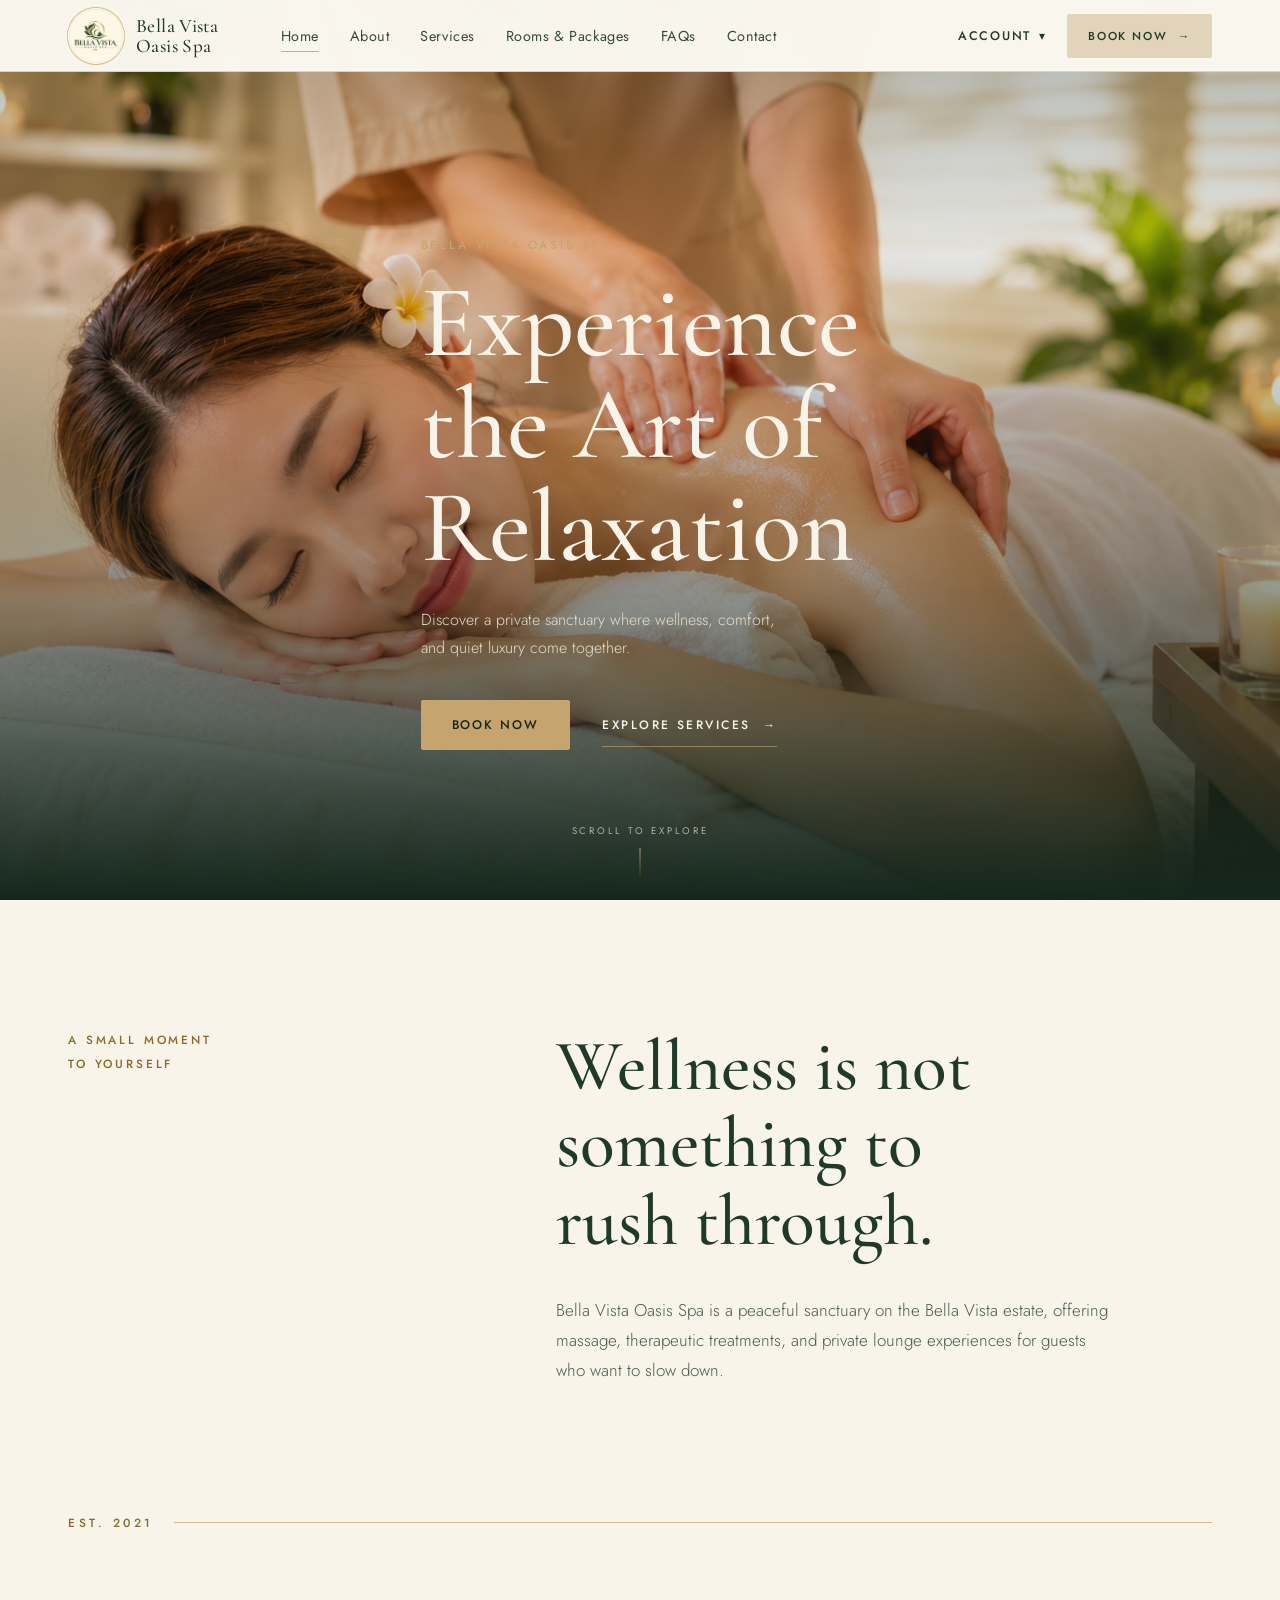
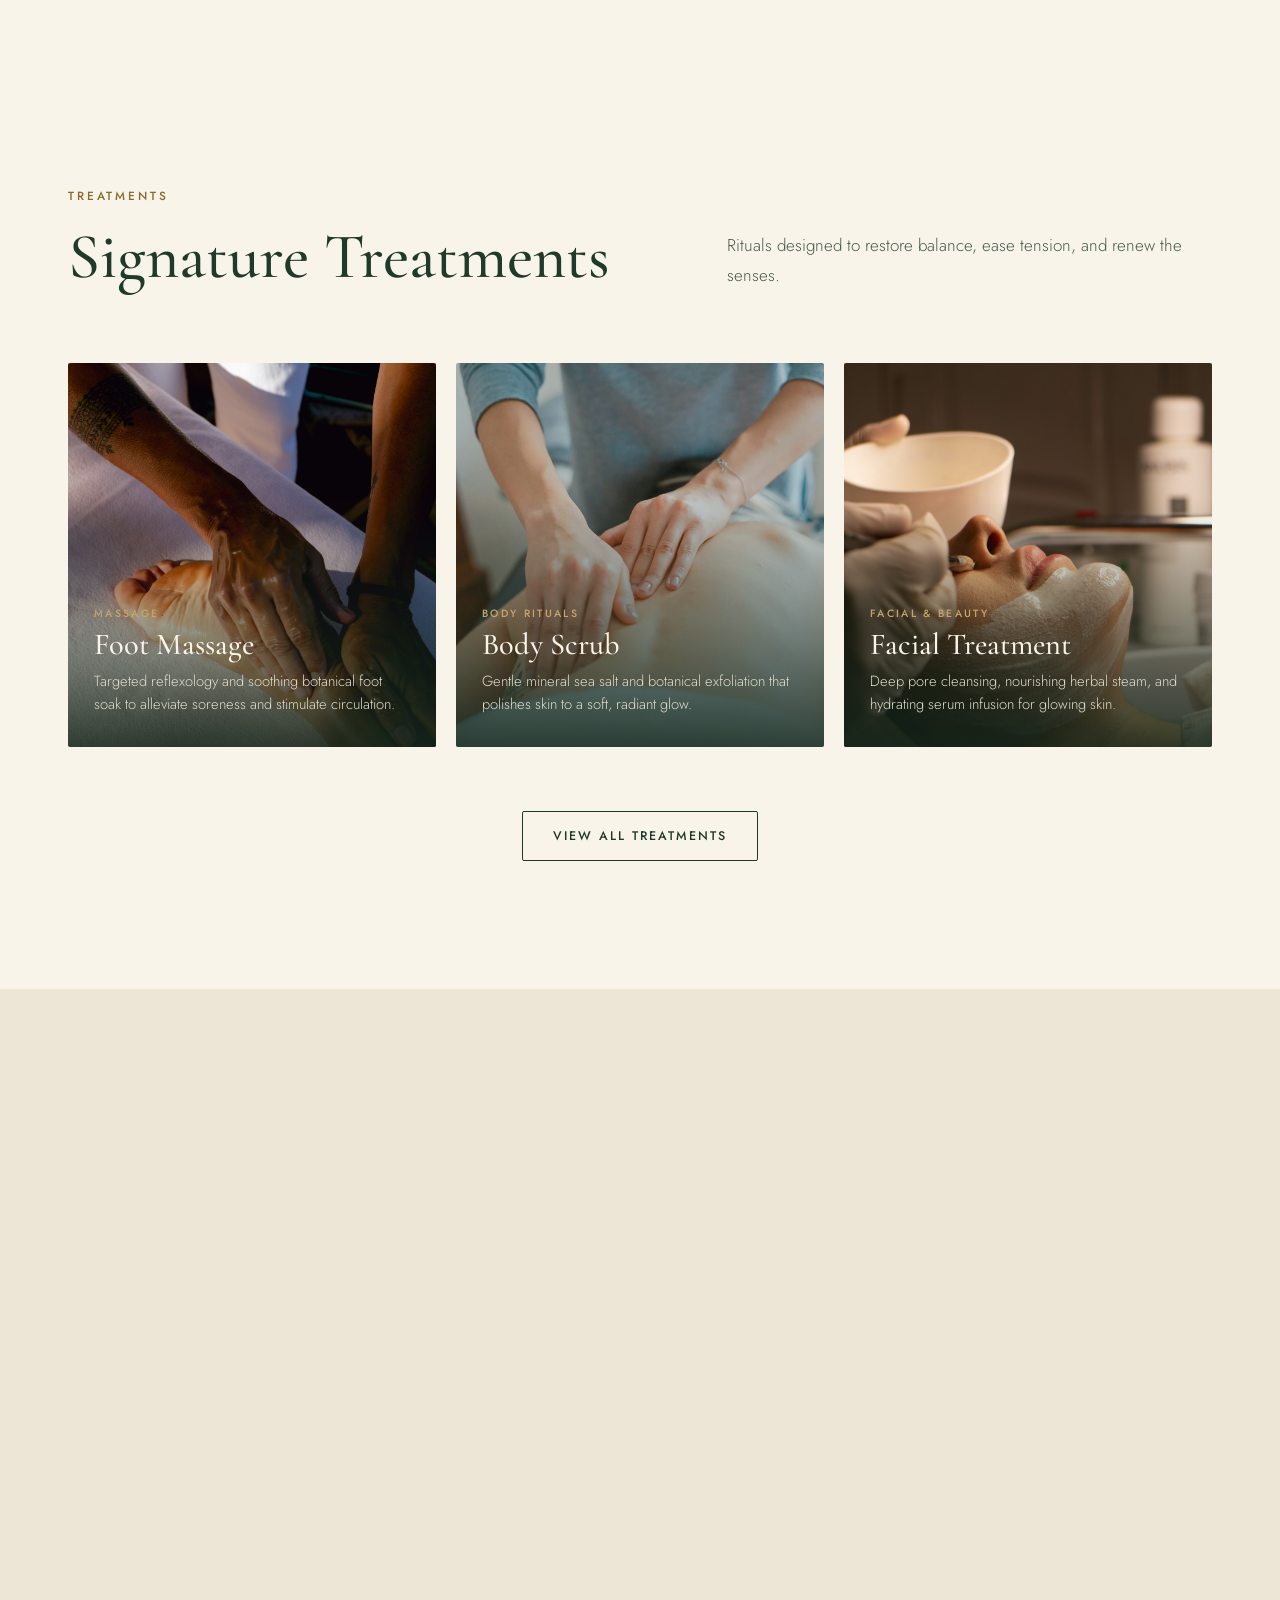
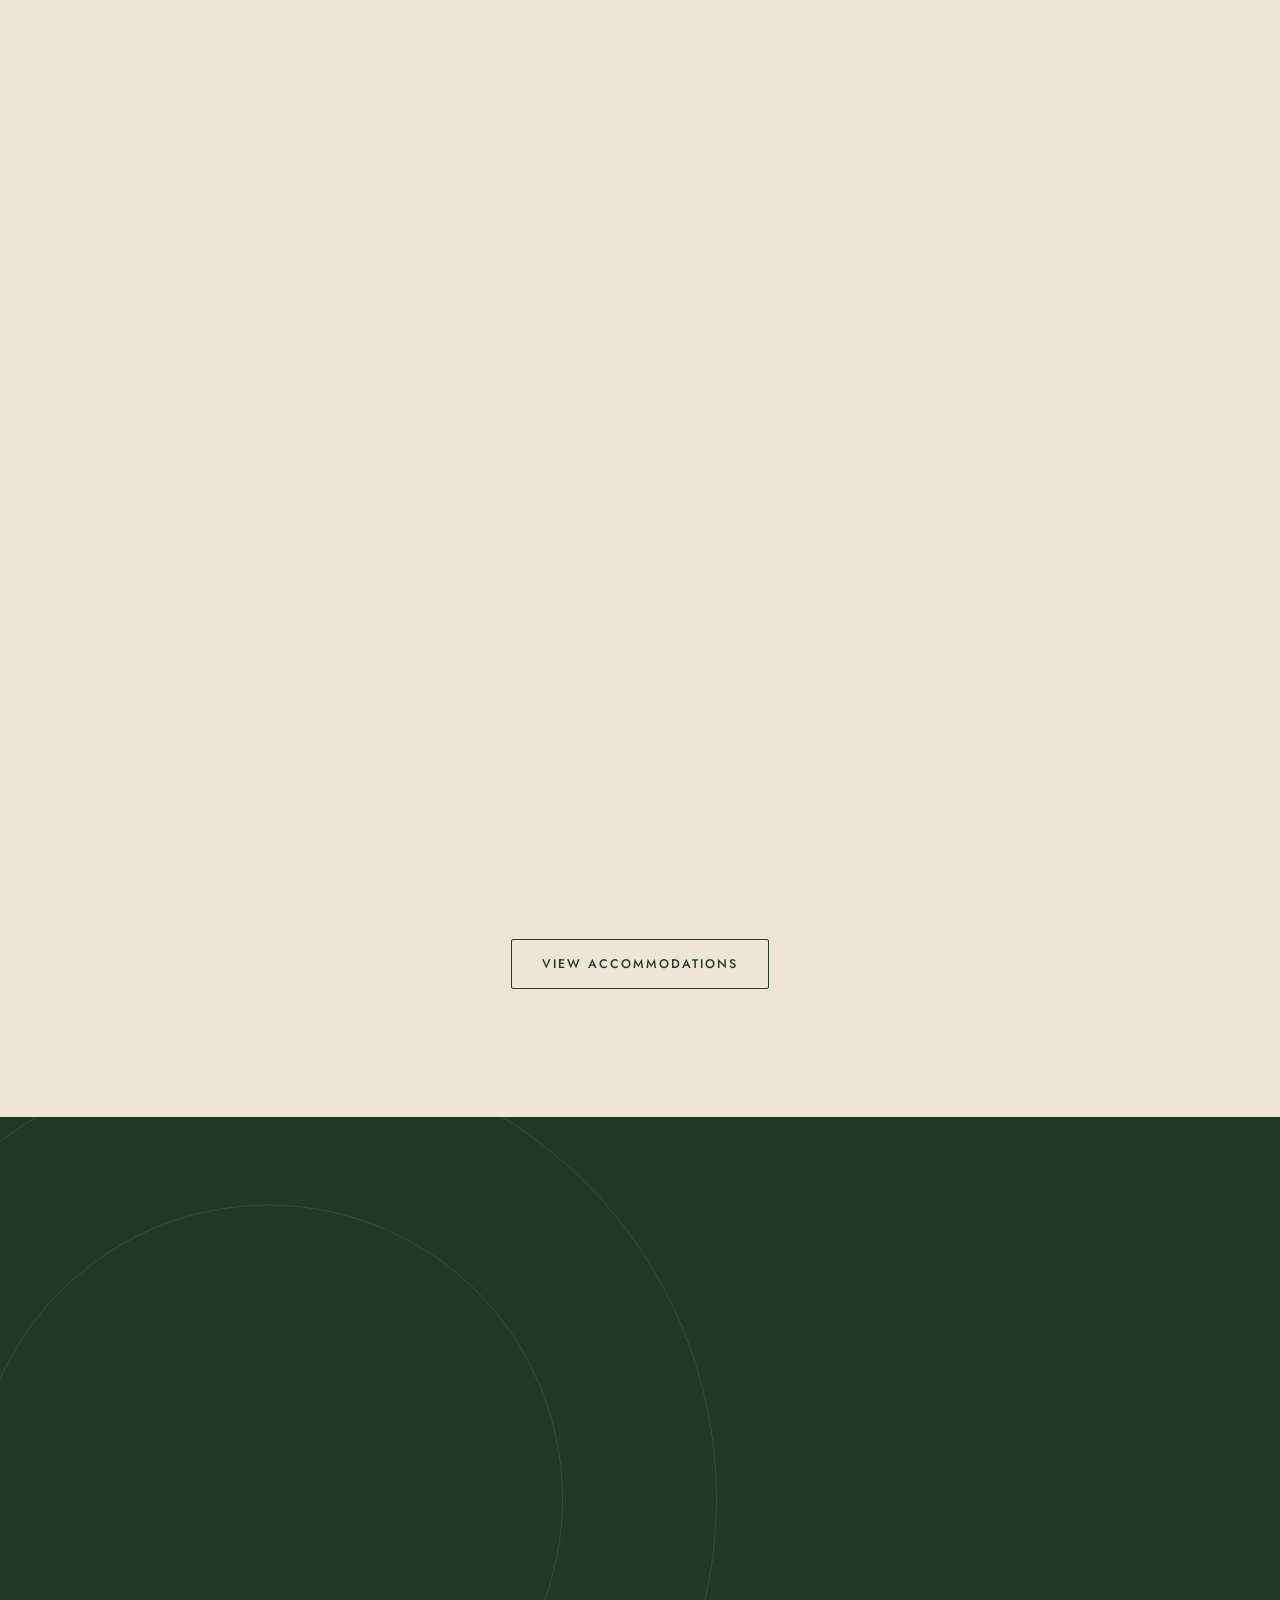
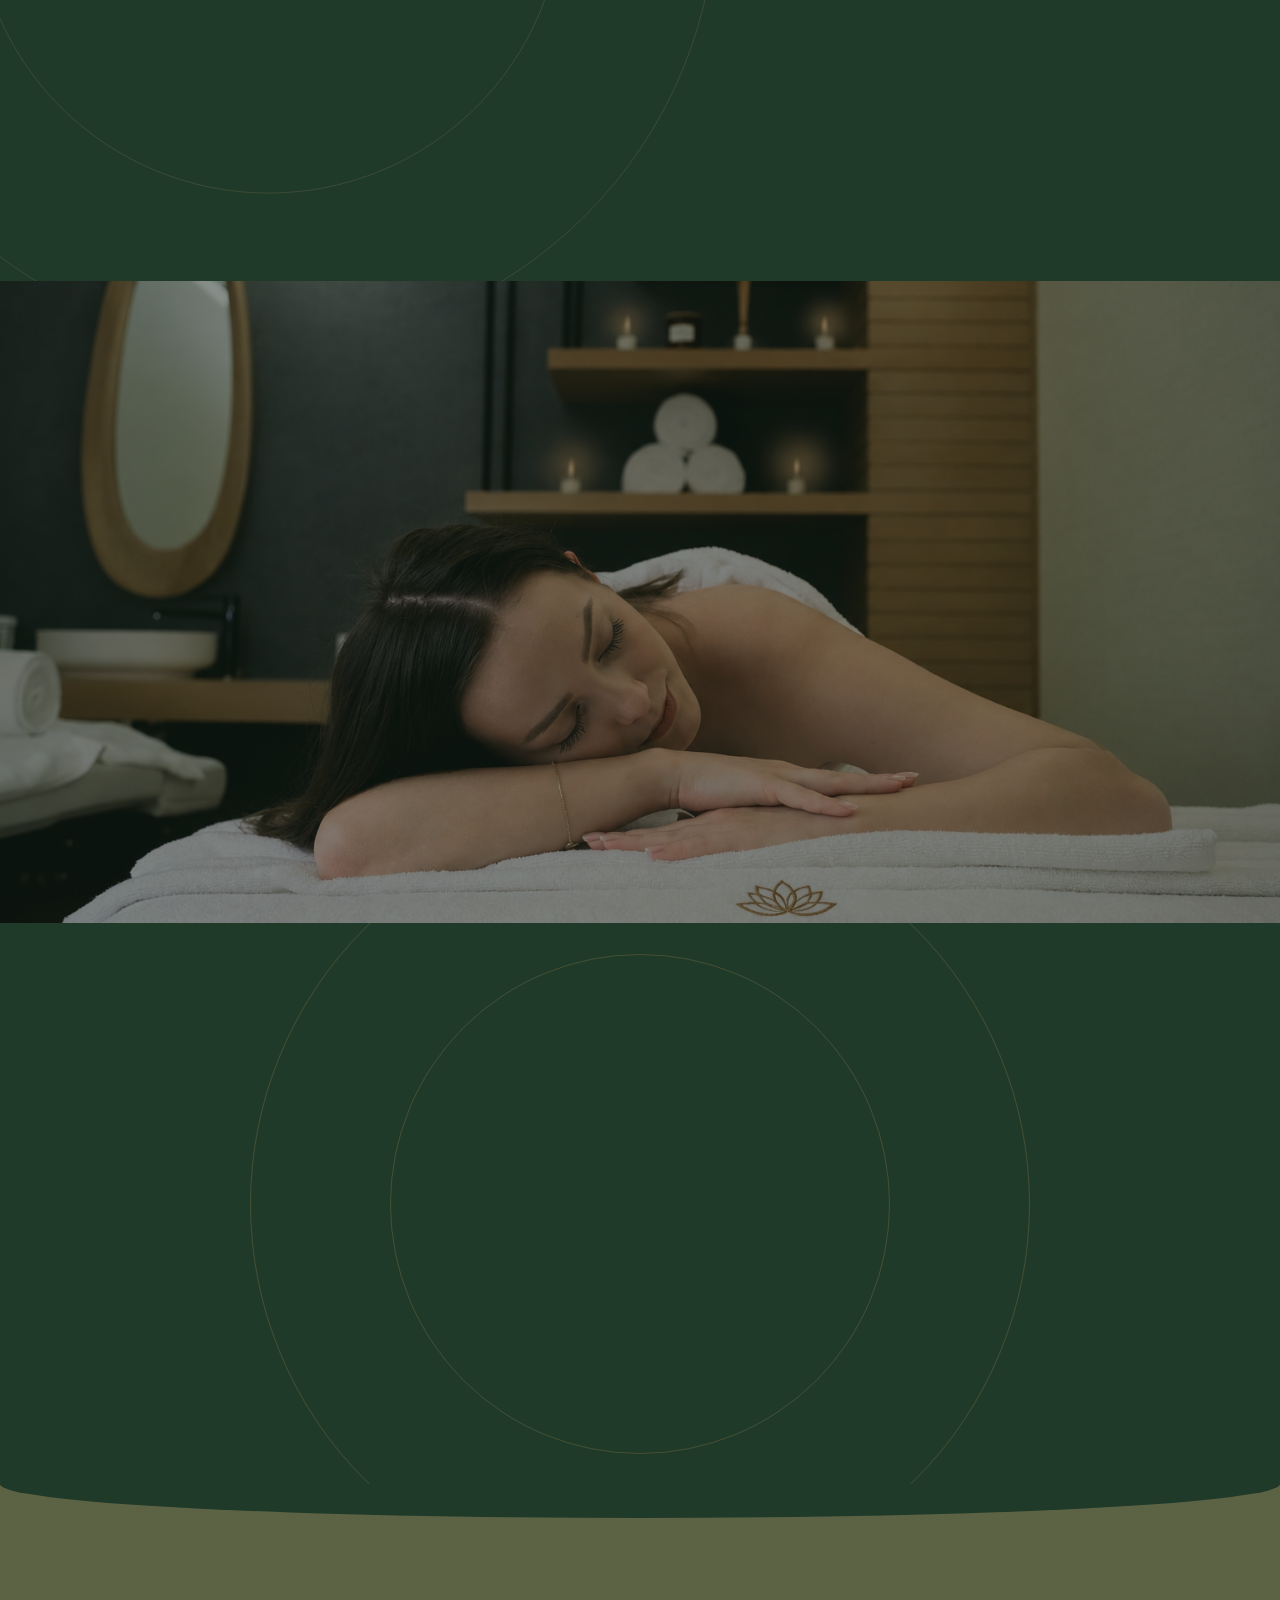
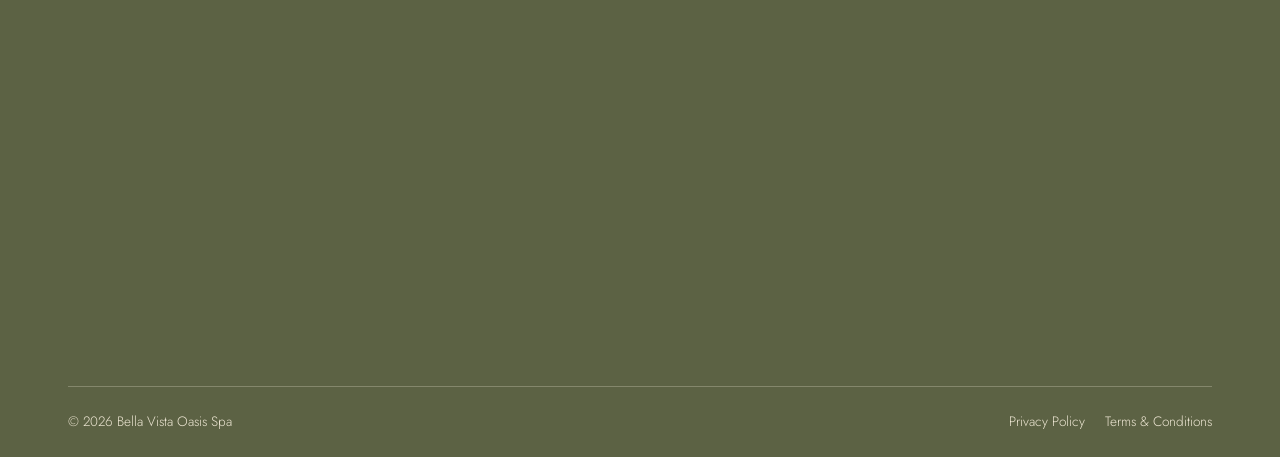
==== index.html @ c2d2785f "Initial Bella Vista Oasis Spa project Co-authored-by: Copilot <223556219+Copilot@users.noreply.githu" ====
﻿<!doctype html>
<html lang="en">
  <head>
    <meta charset="utf-8" />
    <meta name="viewport" content="width=device-width, initial-scale=1, viewport-fit=cover" />
    <title>Bella Vista Oasis Spa | Home</title>
    <meta
      name="description"
      content="Bella Vista Oasis Spa is a peaceful sanctuary on the Bella Vista estate, offering massage, therapeutic treatments, and private lounge experiences."
    />
    <link rel="canonical" href="index.html" />
    <meta property="og:title" content="Bella Vista Oasis Spa | Home" />
    <meta
      property="og:description"
      content="Bella Vista Oasis Spa is a peaceful sanctuary on the Bella Vista estate, offering massage, therapeutic treatments, and private lounge experiences."
    />
    <meta property="og:type" content="website" />
    <link rel="icon" href="assets/logo/logo.png" type="image/png" />
    <script>
      document.documentElement.classList.add("js");
    </script>
    <link rel="preconnect" href="https://fonts.googleapis.com" />
    <link rel="preconnect" href="https://fonts.gstatic.com" crossorigin />
    <link
      href="https://fonts.googleapis.com/css2?family=Cormorant+Garamond:ital,wght@0,500;0,600;1,500&family=Jost:wght@300;400;500&display=swap"
      rel="stylesheet"
    />
    <link rel="stylesheet" href="css/style.css?v=20261113_refundtiming" />
  </head>
  <body data-page="home">
    <main id="main">
      <section class="hero" id="home">
        <div class="hbg"></div>
        <div class="wrap hc">
          <span class="eb">Bella Vista Oasis Spa</span>
          <h1>
            <span>Experience</span>
            <span>the Art of</span>
            <span>Relaxation</span>
          </h1>
          <p class="sub">Discover a private sanctuary where wellness, comfort, and quiet luxury come together.</p>
          <div class="hb">
            <a class="btn" href="contact.html#booking">Book now</a>
            <a class="tl" href="services.html">
              Explore services
              <span aria-hidden="true">&rarr;</span>
            </a>
          </div>
        </div>
        <a class="scr" href="#arrival" aria-label="Scroll to explore">
          <span>Scroll to explore</span>
          <i></i>
        </a>
      </section>
      <section id="arrival">
        <div class="wrap">
          <div class="ar2 reveal">
            <span class="eb">
              A small moment
              <br />
              to yourself
            </span>
            <div>
              <h2>Wellness is not something to rush through.</h2>
              <p class="lead">
                Bella Vista Oasis Spa is a peaceful sanctuary on the Bella Vista estate, offering massage, therapeutic
                treatments, and private lounge experiences for guests who want to slow down.
              </p>
            </div>
          </div>
          <div class="est reveal">Est. 2021</div>
        </div>
      </section>
      <section id="services">
        <div class="wrap">
          <div class="sh reveal">
            <div>
              <span class="eb">Treatments</span>
              <h2>Signature Treatments</h2>
            </div>
            <p class="lead">Rituals designed to restore balance, ease tension, and renew the senses.</p>
          </div>
          <div class="sg n3" data-svc="home"></div>
          <div class="more"><a class="btn line" href="services.html">View all treatments</a></div>
        </div>
      </section>
      <section id="accommodations" class="cr">
        <div class="wrap">
          <div class="sh reveal">
            <div>
              <span class="eb">Suites</span>
              <h2>Stay in Stillness</h2>
            </div>
            <p class="lead">Private spaces designed for uninterrupted rest.</p>
          </div>
          <div data-rooms></div>
          <div class="more"><a class="btn line" href="accommodations.html">View accommodations</a></div>
        </div>
      </section>
      <section id="wellness">
        <div class="wrap wl">
          <div class="orb">
            <div class="ph" data-wellness-photo role="img" aria-label="Wellness at Bella Vista Oasis Spa"></div>
          </div>
          <div class="reveal reveal-right">
            <span class="eb">Wellness</span>
            <h2>The Bella Vista Approach</h2>
            <p>Enjoy a peaceful wellness experience in a comfortable and relaxing environment.</p>
            <a class="btn ghost" href="services.html#journey">Explore wellness</a>
          </div>
        </div>
      </section>
      <section id="gallery" data-gallery hidden>
        <div class="wrap">
          <div class="sh reveal">
            <div>
              <span class="eb">Gallery</span>
              <h2>A glimpse of Bella Vista</h2>
            </div>
            <p class="lead">Moments from the spa and the estate.</p>
          </div>
          <div class="gal"></div>
        </div>
      </section>
      <section id="reviews" hidden>
        <div class="wrap">
          <div class="sh reveal">
            <div>
              <span class="eb">Guest reviews</span>
              <h2>Kind words from our guests</h2>
            </div>
            <p class="lead" id="rvs"></p>
          </div>
          <div class="rvg" id="rvg"></div>
        </div>
      </section>
      <section class="amb" id="ambiance" aria-labelledby="ambt">
        <div class="ambg" role="presentation"></div>
        <div class="wrap reveal">
          <span class="eb" style="color: var(--gold)">A quiet escape</span>
          <h2 id="ambt">
            Slow down.
            <br />
            Breathe deeper.
            <br />
            Feel restored.
          </h2>
          <a class="btn ghost" href="services.html">Discover treatments</a>
        </div>
      </section>
      <section class="cta dk" id="reserve">
        <div class="wrap reveal">
          <h2>
            Make Space
            <br />
            for Yourself.
          </h2>
          <p>Your next moment of calm begins at Bella Vista Oasis Spa.</p>
          <div class="hb">
            <a class="btn" href="contact.html#booking">Book an appointment</a>
            <a class="btn ghost" href="contact.html">Contact us</a>
          </div>
        </div>
      </section>
    </main>
    <script src="js/data.js?v=20261113_refundtiming"></script>
    <script src="js/notify.js?v=20261113_refundtiming"></script>
    <script src="js/auth.js?v=20261113_refundtiming"></script>
    <script src="js/booking.js?v=20261113_refundtiming"></script>
    <script src="js/main.js?v=20261113_refundtiming"></script>
    <script src="js/reviews.js"></script>
  </body>
</html>
---- css/style.css ----
/* Bella Vista Oasis Spa - shared design system (extracted from v4, unchanged) */
:root{--forest:#203A2A;--deep:#14271C;--sage:#71806D;--gold:#C5A46D;--gd:#8A6A28;--iv:#F8F4EA;--cr:#EDE5D6;--ink:#20251F;--mut:#4a5a4d;--ease:cubic-bezier(.22,1,.36,1);--hh:72px}
*,*::before,*::after{box-sizing:border-box}
html{scroll-behavior:smooth;scroll-padding-top:72px}
body{margin:0;font:300 1.0625rem/1.75 Jost,system-ui,sans-serif;color:var(--ink);background:var(--iv);overflow-x:hidden}
body.lock{overflow:hidden}
h1,h2,h3{font-family:"Cormorant Garamond",Georgia,serif;font-weight:500;color:var(--forest);line-height:1.08;margin:0}
h2{font-size:clamp(2.4rem,5vw,4rem)}h3{font-size:1.7rem}p{margin:0}a{color:inherit}img{max-width:100%}
:focus-visible{outline:2px solid var(--gold);outline-offset:3px}
.skip{position:absolute;left:12px;top:-70px;background:var(--forest);color:var(--iv);padding:10px 16px;z-index:200;border-radius:2px;transition:top .2s}.skip:focus{top:12px}
.wrap{max-width:1240px;margin:0 auto;padding:0 clamp(20px,4vw,48px);position:relative}
section{padding:clamp(72px,10vw,140px) 0;position:relative}
.cr{background:var(--cr)}
.eb{display:block;font:500 .74rem Jost,sans-serif;letter-spacing:.24em;text-transform:uppercase;color:var(--gd);margin-bottom:18px}
.dk .eb{color:var(--gold)}
.lead{color:var(--mut);max-width:56ch}
.sh{display:grid;grid-template-columns:1.2fr 1fr;gap:clamp(24px,6vw,96px);align-items:end;margin-bottom:clamp(40px,6vw,72px)}
/* buttons */
.btn{display:inline-flex;align-items:center;justify-content:center;background:var(--gold);color:var(--deep);font:500 .78rem Jost,sans-serif;letter-spacing:.16em;text-transform:uppercase;padding:15px 30px;border:1px solid var(--gold);border-radius:2px;text-decoration:none;cursor:pointer;min-height:48px;transition:transform .35s var(--ease),translate .4s var(--ease),background .3s,color .3s,border-color .3s,box-shadow .3s}
.btn:hover{transform:translateY(-2px);box-shadow:0 10px 24px rgba(20,39,28,.18);background:#d4b374;border-color:#d4b374}.btn:active{transform:scale(.98)}
.btn.line{background:transparent;color:var(--forest);border-color:var(--forest)}.btn.line:hover{background:var(--forest);color:var(--iv);border-color:var(--forest)}
.btn.ghost{background:transparent;color:var(--iv);border-color:rgba(250,247,239,.55)}.btn.ghost:hover{background:rgba(250,247,239,.12);border-color:var(--iv)}
.btn.sm{padding:10px 20px;min-height:44px;font-size:.72rem}.btn[disabled]{opacity:.6;cursor:progress}
.ar{display:inline-flex;align-items:center;gap:14px;font:500 .78rem Jost,sans-serif;letter-spacing:.18em;text-transform:uppercase;color:var(--forest);text-decoration:none;background:none;border:0;padding:6px 0;cursor:pointer;min-height:44px}
.ar::after{content:"";width:32px;height:1px;background:var(--gold);transition:width .4s var(--ease)}.ar:hover::after{width:56px}
/* header */
header{position:fixed;inset:0 0 auto;z-index:50;color:var(--forest);transition:box-shadow .4s}
header::before{content:"";position:absolute;inset:0;z-index:-1;background:rgba(250,247,239,.99);-webkit-backdrop-filter:blur(0);backdrop-filter:blur(0);border-bottom:1px solid rgba(197,164,109,.45);transition:background .45s var(--ease),backdrop-filter .45s,opacity .4s}
header.sc{box-shadow:0 6px 24px rgba(20,39,28,.07)}header.sc::before{background:rgba(250,247,239,.86);-webkit-backdrop-filter:blur(16px) saturate(1.2);backdrop-filter:blur(16px) saturate(1.2)}
header.open{color:var(--iv);box-shadow:none}header.open::before{opacity:0}
.nav{display:flex;align-items:center;justify-content:space-between;height:var(--hh);gap:24px;transition:height .4s var(--ease)}
header.sc .nav{height:60px}
.logo{position:relative;z-index:2;display:block}
.logo img{height:56px;width:56px;display:block;border-radius:50%;box-shadow:0 0 0 1px rgba(198,161,91,.7);transition:height .4s var(--ease),width .4s var(--ease)}
header.sc .logo img{height:46px;width:46px}
nav ul{display:flex;gap:clamp(18px,2.4vw,34px);list-style:none;margin:0;padding:0}
nav a.l{opacity:.9;transition:opacity .3s;text-decoration:none;font-size:.9rem;font-weight:400;letter-spacing:.04em;position:relative;padding:8px 0;color:inherit}
nav a.l::after{content:"";position:absolute;left:0;right:0;bottom:2px;height:1px;background:var(--gold);transform:scaleX(0);transform-origin:left;transition:transform .3s var(--ease)}
nav a.l:hover::after,nav a.l.on::after{transform:scaleX(1)}
nav .mob{display:none}
.navcta{position:relative;z-index:2;display:flex;align-items:center;gap:16px}
.burger{display:none;position:relative;background:none;border:0;width:44px;height:44px;cursor:pointer;color:inherit}
.burger span{position:absolute;left:10px;right:10px;top:21px;height:2px;background:currentColor;transition:transform .4s var(--ease),opacity .2s}
.burger span:nth-child(1){transform:translateY(-7px)}.burger span:nth-child(3){transform:translateY(7px)}
.open .burger span:nth-child(1){transform:rotate(45deg)}.open .burger span:nth-child(2){opacity:0}.open .burger span:nth-child(3){transform:rotate(-45deg)}
@media(max-width:960px){
 .burger{display:block}.navcta .btn{display:none}
 nav{position:fixed;inset:0;z-index:1;background:radial-gradient(ellipse at 90% 100%,rgba(113,131,107,.35),transparent 60%),var(--deep);padding:calc(var(--hh) + 20px) clamp(20px,4vw,48px) 32px;display:flex;flex-direction:column;justify-content:space-between;overflow-y:auto;visibility:hidden;opacity:0;transform:translateY(-12px);transition:opacity .45s var(--ease),transform .45s var(--ease),visibility 0s .45s}
 nav.open{visibility:visible;opacity:1;transform:none;transition-delay:0s}
 nav ul{flex-direction:column;gap:0}
 nav a.l{display:block;font:500 clamp(1.9rem,8vw,2.6rem)/1.2 "Cormorant Garamond",Georgia,serif;padding:14px 0;border-bottom:1px solid rgba(198,161,91,.22)}
 nav a.l::after{display:none}nav a.l.on{color:var(--gold)}
 nav .mob{display:flex;margin-top:28px}
}
/* placeholders / photos */
.ph{position:relative;background:linear-gradient(160deg,#3d5a43,#1b3323) center/cover;overflow:hidden;aspect-ratio:4/5;color:rgba(250,247,239,.7)}
.ph:not(.has):nth-child(2n){background:linear-gradient(160deg,#6c7f66,#2d4a35)}
.ph:not(.has):nth-child(3n){background:linear-gradient(160deg,#5a5b3c,#26382a)}
.ph:not(.has)::before{content:"Add photo";position:absolute;left:14px;top:12px;font-size:.66rem;letter-spacing:.18em;text-transform:uppercase;opacity:.7}
.ph:not(.has)::after{content:"";position:absolute;inset:0;margin:auto;width:56px;height:56px;opacity:.75;background:url("data:image/svg+xml,%3Csvg xmlns='http://www.w3.org/2000/svg' viewBox='0 0 64 64' fill='none' stroke='%23C6A15B' stroke-width='1.4' stroke-linecap='round'%3E%3Cpath d='M32 58V14M32 44C14 40 10 24 18 12c10 5 14 17 14 32zM32 34c14-4 18-16 12-26-9 4-12 14-12 26z'/%3E%3C/svg%3E") center/contain no-repeat}
.btn.out{background:transparent;color:inherit;border-color:rgba(248,244,234,.5)}header.sc .btn.out{border-color:rgba(32,58,42,.4)}.btn.out:hover{background:rgba(197,164,109,.12);border-color:var(--gold);transform:none}
header.open .btn.out{border-color:rgba(248,244,234,.5)}
/* hero */
.hero{min-height:min(100svh,980px);display:flex;flex-direction:column;justify-content:flex-end;color:var(--iv);padding:0;overflow:hidden;background:var(--deep)}
.hbg{position:absolute;inset:-24px -10px 0;background:center/cover;animation:fade 1.2s var(--ease) .3s both,settle 7s var(--ease) .3s backwards}
.hero:not(.has) .hbg{background:radial-gradient(ellipse 60% 55% at 75% 25%,rgba(113,128,109,.55),transparent),linear-gradient(165deg,#2a4733,#14271C)}
.hero::before{content:"";position:absolute;inset:0;z-index:1;background:linear-gradient(180deg,rgba(20,39,28,.35),rgba(20,39,28,.1) 28%,rgba(20,39,28,.4) 62%,#14271C);animation:fade 1.8s .4s var(--ease) both}
.hc{position:relative;z-index:2;padding-top:calc(var(--hh) + 40px);padding-bottom:clamp(96px,12vw,150px)}
.hc .eb{color:var(--gold)}
.hero h1{color:var(--iv);font-size:clamp(2.7rem,8vw,7rem);line-height:1}.hero h1 span{display:block}
.hero .sub{max-width:40ch;margin:28px 0 38px;font-size:1rem;color:#e3dfcf}
.hb{display:flex;gap:20px 32px;flex-wrap:wrap;align-items:center}
.tl{display:inline-flex;gap:12px;align-items:center;min-height:44px;font:500 .76rem Jost;letter-spacing:.2em;text-transform:uppercase;text-decoration:none;color:var(--iv);border-bottom:1px solid rgba(197,164,109,.6);transition:border-color .3s,gap .3s}.tl:hover{border-color:var(--gold);gap:18px}
.scr{position:absolute;z-index:2;left:50%;bottom:20px;transform:translateX(-50%);display:flex;flex-direction:column;align-items:center;gap:10px;font:400 .6rem Jost;letter-spacing:.3em;text-transform:uppercase;color:rgba(248,244,234,.65);text-decoration:none}
.scr i{width:1px;height:32px;background:linear-gradient(var(--gold),transparent)}
.hc>*{animation:rise 1.1s var(--ease) .6s both}.hc>:nth-child(2){--y:25px;animation-delay:.75s}.hc>:nth-child(3){--y:15px;animation-delay:.9s}.hc>:nth-child(4){--y:10px;animation-delay:1.05s}.scr{animation:fade 1s 1.6s both}
@keyframes rise{from{opacity:0;transform:translateY(var(--y,16px))}}
@keyframes fade{from{opacity:0}to{opacity:1}}@keyframes settle{from{transform:scale(1.03)}}
/* arrival */
.ar2{display:grid;grid-template-columns:1fr 1.7fr;gap:clamp(32px,8vw,128px)}
.ar2 .eb{line-height:2}.ar2 h2{font-size:clamp(2.5rem,5.6vw,5rem);max-width:13ch;margin-bottom:36px}
.est{display:flex;align-items:center;gap:20px;margin-top:clamp(64px,10vw,140px);font:500 .74rem Jost;letter-spacing:.3em;text-transform:uppercase;color:var(--gd)}.est::after{content:"";flex:1;height:1px;background:rgba(197,164,109,.7)}
/* about */
#about{overflow:hidden;background:var(--iv)}
.ab{display:grid;grid-template-columns:1.25fr 1fr;gap:clamp(40px,7vw,110px);align-items:center}
.yr{position:absolute;right:0;top:-.25em;font:500 clamp(9rem,26vw,24rem)/1 "Cormorant Garamond",serif;color:rgba(32,58,42,.05);pointer-events:none;user-select:none}
.col{position:relative;aspect-ratio:1/1.05}
.col::before{content:"";position:absolute;left:-14px;top:-14px;width:68%;height:80%;border:1px solid rgba(197,164,109,.7)}
.col .ph{position:absolute;aspect-ratio:auto}
.col .ph:nth-child(1){left:0;top:0;width:68%;height:80%}
.col .ph:nth-child(2){right:0;bottom:0;width:50%;height:46%;border:8px solid var(--iv)}
.col .ph:nth-child(3){right:6%;top:8%;width:20%;height:24%}
.abt{position:relative;padding-left:clamp(24px,3vw,48px);border-left:1px solid rgba(197,164,109,.7)}
.abt .lead{margin:24px 0 36px;font:500 clamp(1.25rem,1.9vw,1.45rem)/1.6 "Cormorant Garamond",Georgia,serif;color:var(--forest)}
.abt h3{font-size:1.5rem;margin-bottom:10px}.abt p+p{color:var(--mut);font-size:1rem}
/* philosophy */
.tri{display:grid;grid-template-columns:repeat(3,1fr);margin-top:clamp(48px,7vw,88px)}
.tri>div{padding:30px clamp(20px,3vw,48px) 0 0;border-top:1px solid rgba(197,164,109,.7)}
.tri i{font:500 .74rem Jost;letter-spacing:.2em;color:var(--gd);font-style:normal}
.tri h3{font-size:clamp(1.8rem,2.8vw,2.3rem);letter-spacing:.14em;text-transform:uppercase;margin:10px 0 12px}.tri p{color:var(--mut);font-size:.98rem;max-width:30ch}
.phil h2{max-width:11ch}
/* treatments */
.sg{display:grid;grid-template-columns:repeat(12,1fr);grid-auto-rows:clamp(360px,36vw,480px);gap:20px}
.svc{position:relative;overflow:hidden;border-radius:2px;color:var(--iv);isolation:isolate;grid-column:span 4}
.svc:nth-child(1){grid-column:span 7}.svc:nth-child(2){grid-column:span 5}
.svc .ph{position:absolute;inset:0;aspect-ratio:auto;transition:transform .9s var(--ease)}.svc:hover .ph{transform:scale(1.05)}
.svc::before{content:"";position:absolute;inset:0;z-index:1;background:linear-gradient(180deg,rgba(20,39,28,0) 35%,rgba(20,39,28,.85));transition:background .5s}
.svc:hover::before{background:linear-gradient(180deg,rgba(20,39,28,.25),rgba(20,39,28,.92))}
.svc::after{content:"";position:absolute;left:26px;bottom:0;z-index:3;height:1px;width:0;background:var(--gold);transition:width .6s var(--ease)}.svc:hover::after{width:calc(100% - 52px)}
.tx{position:absolute;z-index:2;left:0;right:0;bottom:0;padding:26px 26px 30px;transition:transform .5s var(--ease)}.svc:hover .tx{transform:translateY(-6px)}
.cat{display:block;font:500 .66rem Jost;letter-spacing:.22em;text-transform:uppercase;color:var(--gold);margin-bottom:8px}
.svc h3{color:var(--iv);font-size:1.9rem}.svc:nth-child(1) h3{font-size:2.5rem}
.svc p{margin-top:8px;font-size:.92rem;line-height:1.6;color:#e0dccb;display:-webkit-box;-webkit-line-clamp:2;-webkit-box-orient:vertical;overflow:hidden;max-width:44ch}
.go{position:absolute;inset:0;z-index:4;width:100%;height:100%;background:none;border:0;cursor:pointer}.go:focus-visible{outline-offset:-4px}
.ai{position:absolute;right:20px;top:20px;width:44px;height:44px;border-radius:2px;border:1px solid rgba(248,244,234,.6);display:grid;place-items:center;color:var(--iv);opacity:0;transform:translate(-6px,6px);transition:opacity .4s,transform .4s var(--ease),background .3s,color .3s}
.ai svg{width:20px}.svc:hover .ai,.go:focus-visible .ai{opacity:1;transform:none;background:var(--gold);color:var(--deep);border-color:var(--gold)}
@media(hover:none){.ai{opacity:1;transform:none}}
/* featured + rooms */
.ft{display:grid;grid-template-columns:1.15fr 1fr;gap:clamp(32px,7vw,110px);align-items:center}
.ft .ph{aspect-ratio:4/5;max-height:680px;width:100%}.ft h2{font-size:clamp(2.4rem,4.6vw,4rem);margin-bottom:20px}
.rmi{position:relative}.zm{overflow:hidden;outline:1px solid rgba(197,164,109,.55);outline-offset:10px}.rmi .ph{transition:transform 1.2s var(--ease)}.rmi:hover .ph{transform:scale(1.04)}
.rmt p{color:var(--mut);margin-bottom:18px;max-width:40ch}.rmt h3{margin-bottom:14px}
.rf{display:grid;grid-template-columns:1.7fr 1fr;gap:clamp(32px,6vw,88px);align-items:end}.rf .ph{aspect-ratio:16/10}.rf h3{font-size:clamp(2.4rem,4.4vw,3.8rem)}
.rg{display:grid;grid-template-columns:1fr 1fr;gap:clamp(32px,6vw,88px);margin-top:clamp(64px,9vw,120px)}
.rs .ph{aspect-ratio:4/3}.rs .rmt{margin-top:32px}.rs h3{font-size:clamp(2rem,3.2vw,2.7rem)}
/* wellness */
#wellness{background:var(--forest);color:var(--iv);overflow:hidden}
#wellness::before,#wellness::after{content:"";position:absolute;top:50%;left:-14vw;aspect-ratio:1;border:1px solid rgba(197,164,109,.16);border-radius:50%;transform:translateY(-50%);pointer-events:none}
#wellness::before{width:min(70vw,900px)}#wellness::after{width:min(46vw,600px);left:-2vw}
.wl{display:grid;grid-template-columns:1fr 1.05fr;gap:clamp(40px,8vw,120px);align-items:center}
.orb{position:relative;isolation:isolate;max-width:520px;width:100%}
.orb .ph{aspect-ratio:1;border-radius:50% 50% 48% 52%/42% 42% 58% 58%;outline:0}
.orb::before{content:"";position:absolute;inset:-16px;border:1px solid rgba(197,164,109,.5);border-radius:50% 50% 48% 52%/42% 42% 58% 58%;transform:rotate(-6deg);z-index:-1}
#wellness .eb{color:var(--gold)}.wl h2{color:var(--iv);font-size:clamp(2.8rem,6vw,5.2rem);margin-bottom:24px}.wl p{color:#d6d3c3;max-width:40ch;margin-bottom:34px}
/* immersive */
.amb{min-height:70vh;display:grid;place-items:center;text-align:center;color:var(--iv);overflow:hidden;background:var(--deep)}
.ambg{position:absolute;inset:-30px 0;background:center/cover}
.amb:not(.has) .ambg{background:radial-gradient(ellipse 60% 70% at 50% 40%,rgba(113,128,109,.5),transparent),linear-gradient(160deg,#2a4733,#14271C)}
.amb::before{content:"";position:absolute;inset:0;z-index:1;background:rgba(20,39,28,.5)}.amb .wrap{z-index:2}
.amb h2{color:var(--iv);font-style:italic;margin:0 auto 36px;font-size:clamp(2.6rem,6.4vw,5.4rem)}
/* journey */
.jr{display:grid;grid-template-columns:repeat(4,1fr);position:relative;margin:clamp(48px,7vw,88px) 0 0;padding:0;list-style:none}
.jr::before{content:"";position:absolute;left:0;right:0;top:5px;height:1px;background:rgba(197,164,109,.7)}
.jr li{position:relative;padding-top:36px}.jr li::before{content:"";position:absolute;left:0;top:0;width:11px;height:11px;border-radius:50%;background:var(--iv);border:1px solid var(--gold)}
.jr i{display:block;font:500 .74rem Jost;letter-spacing:.2em;color:var(--gd);font-style:normal;margin-bottom:6px}
.jr b{font:500 clamp(1.7rem,2.6vw,2.3rem) "Cormorant Garamond",serif;letter-spacing:.12em;text-transform:uppercase;color:var(--forest)}
.qt{font:italic 500 clamp(1.4rem,2.2vw,1.8rem)/1.4 "Cormorant Garamond",serif;color:var(--forest);margin:0 0 30px;max-width:24ch}
/* contact */
.contact{display:grid;grid-template-columns:1fr 1.1fr;gap:clamp(32px,6vw,80px);align-items:start}
.bn{font-size:clamp(1.9rem,3vw,2.4rem);margin-bottom:24px}
.info{list-style:none;padding:0;margin:0 0 28px;display:grid;gap:18px}
.info li{display:flex;gap:14px}.info svg{flex:none;width:22px;height:22px;color:var(--gd);margin-top:3px}
.info b{display:block;color:var(--forest);font-weight:500}.info a{text-decoration-color:var(--gold);text-underline-offset:3px}
#map{margin-bottom:20px}iframe{display:block;width:100%;height:240px;border:1px solid rgba(198,161,91,.55);border-radius:4px;background:var(--cr)}
form{background:var(--cr);padding:clamp(24px,4vw,44px);border:1px solid rgba(198,161,91,.5);border-top:3px solid var(--gold);border-radius:2px}
form h3{font-size:clamp(2rem,3.4vw,2.6rem);margin-bottom:8px}.note{font-size:.9rem;color:var(--mut);margin-bottom:26px}
.f{margin-bottom:18px}.f label{display:block;font-size:.86rem;font-weight:400;margin-bottom:6px;color:var(--forest)}
.f input,.f select,.f textarea{width:100%;font:inherit;padding:15px 16px;border:1px solid #c9bfa4;background:var(--iv);border-radius:2px;color:var(--ink);transition:border-color .3s,box-shadow .3s}
.f input:focus,.f select:focus,.f textarea:focus{border-color:var(--gold);outline:0;box-shadow:0 0 0 3px rgba(198,161,91,.3)}
.f .err{display:none;color:#8a2f2f;font-size:.82rem;margin-top:5px}.f.bad input,.f.bad select,.f.bad textarea{border-color:#8a2f2f}.f.bad .err{display:block}
.row{display:grid;grid-template-columns:1fr 1fr;gap:16px}
form .btn{width:100%}
.status{margin-top:16px;padding:14px 16px;background:var(--iv);border-left:3px solid var(--gold);display:none;font-size:.95rem}.status.show{display:block}
/* final cta */
.cta{background:var(--forest);color:var(--iv);text-align:center;overflow:hidden}
.cta::before,.cta::after{content:"";position:absolute;left:50%;top:50%;aspect-ratio:1;transform:translate(-50%,-50%);border:1px solid rgba(198,161,91,.22);border-radius:50%}
.cta::before{width:min(130vw,780px)}.cta::after{width:min(90vw,500px)}
.cta .wrap{z-index:1}.cta h2{color:var(--gold);max-width:16ch;margin:0 auto;font-size:clamp(2.6rem,6vw,4.8rem)}
.cta p{max-width:46ch;margin:22px auto 36px;color:#dcd8c6;font-size:1.12rem}.cta .hb{justify-content:center}
/* footer */
footer{position:relative;background:#5C6244;color:#EDE6D3;padding:clamp(88px,10vw,128px) 0 0}footer::before{content:"";position:absolute;top:-1px;left:0;right:0;height:34px;background:var(--forest);border-radius:0 0 50% 50%/0 0 100% 100%}
.fg{display:grid;grid-template-columns:1.5fr 1fr 1fr 1.3fr;gap:clamp(28px,4vw,56px)}
footer h4{font:500 1.35rem "Cormorant Garamond",Georgia,serif;color:#EADFC4;margin:0 0 18px}
footer ul{list-style:none;margin:0;padding:0;display:grid;gap:10px}footer a{text-decoration:none;transition:color .3s}footer a:hover{color:#fff}
.badge{display:inline-block;margin-bottom:18px}.badge img{height:120px;width:120px;display:block;border-radius:50%}
.soc{display:flex;gap:12px;margin-top:20px}.soc a{width:44px;height:44px;border:1px solid rgba(237,230,211,.5);border-radius:2px;display:grid;place-items:center;color:#EDE6D3}
.soc a:hover{background:#EDE6D3;color:#5C6244}.soc svg{width:20px;height:20px}
.legal{margin-top:clamp(48px,6vw,72px);padding:24px 0;display:flex;justify-content:space-between;flex-wrap:wrap;gap:12px;font-size:.85rem;position:relative}
.legal::before{content:"";position:absolute;top:0;left:0;right:0;height:1px;background:rgba(237,230,211,.28)}
.legal span a{margin-left:20px}
/* modal + floating cta */
dialog{border:1px solid var(--gold);border-radius:4px;background:var(--iv);max-width:480px;width:calc(100% - 32px);padding:32px;color:var(--ink)}
dialog::backdrop{background:rgba(21,40,28,.65)}dialog h3{margin-bottom:10px}dialog p{margin:0 0 22px}
.fab{display:none}
/* reveal system: .reveal (+ -up/-left/-right/-scale/-image); --d = stagger delay */
.reveal-left{--x:-28px}.reveal-right{--x:28px}.reveal-scale{--s:.97}
.js .reveal:not(.reveal-image){opacity:0}
.js .reveal.in:not(.reveal-image){opacity:1;animation:rv 1s var(--ease) var(--d,0s) backwards}
.js .reveal-image{clip-path:inset(0 0 100% 0)}
.js .reveal-image.in{clip-path:inset(0);transition:clip-path 1.1s var(--ease) var(--d,0s),transform 1.2s var(--ease);animation:imgin 1.4s var(--ease) var(--d,0s) backwards}
@keyframes rv{from{opacity:0;transform:translate(var(--x,0),var(--y,22px)) scale(var(--s,1))}}
@keyframes imgin{from{transform:scale(1.08)}}
#wellness .reveal.in{animation-duration:1.5s}
/* responsive */
@media(max-width:1024px){.sg{grid-template-columns:repeat(2,1fr);grid-auto-rows:340px}.svc:nth-child(n){grid-column:auto}.svc:nth-child(1){grid-column:span 2}.fg{grid-template-columns:1fr 1fr}.fg>:first-child{grid-column:1/-1}}
@media(max-width:860px){
 :root{--hh:68px}
 .sh,.ar2,.ab,.ft,.rf,.rg,.wl,.contact,.tri{grid-template-columns:1fr}
 .tri>div{padding-bottom:28px}.ar2 .eb br{display:none}
 .hero{min-height:min(100svh,760px)}.hero h1 span{display:inline}.hero h1{font-size:clamp(2.5rem,12vw,3.6rem)}.hc{padding-top:calc(var(--hh) + 28px);padding-bottom:96px}.hero .sub{margin:20px 0 28px}.hb .btn{flex:1 1 100%}.scr{display:none}
 .col{max-width:520px;margin:0 8px 0 14px}.abt{padding-left:22px}.rs .rmt{margin-top:28px}
 .jr{grid-template-columns:1fr;row-gap:32px}.jr::before{left:5px;right:auto;top:0;bottom:0;width:1px;height:auto}.jr li{padding:0 0 0 38px}.jr li::before{top:8px}
 .fab{display:grid;place-items:center;position:fixed;right:16px;bottom:calc(16px + env(safe-area-inset-bottom,0px));z-index:40;background:var(--gold);color:var(--deep);padding:0 24px;min-height:48px;border-radius:2px;font:500 .78rem Jost,sans-serif;letter-spacing:.16em;text-transform:uppercase;text-decoration:none;box-shadow:0 8px 24px rgba(0,0,0,.25);transition:opacity .35s,transform .35s var(--ease)}
 .fab.off{opacity:0;transform:translateY(12px) scale(.98);pointer-events:none}.fab:hover{transform:translateY(-2px)}
}
@media(max-width:560px){.sg{grid-template-columns:1fr;grid-auto-rows:360px}.svc:nth-child(n){grid-column:auto}.row{grid-template-columns:1fr}.fg{grid-template-columns:1fr}.legal span a{margin:0 20px 0 0}.svc:nth-child(1) h3{font-size:2.1rem}}
/* motion details */
body{animation:fade .5s var(--ease) both}header{animation:fade .8s .5s both}
.prog{position:fixed;top:0;left:0;right:0;height:2px;z-index:60;background:rgba(197,164,109,.8);transform:scaleX(0);transform-origin:left;pointer-events:none}
footer ul a,.info a{text-decoration:none;background:linear-gradient(currentColor,currentColor) left bottom/0 1px no-repeat;transition:background-size .3s var(--ease),color .3s}
footer ul a:hover,.info a:hover{background-size:100% 1px}
.svc{transition:transform .6s var(--ease)}.svc:hover{transform:translateY(-3px)}.svc h3{transition:letter-spacing .6s var(--ease)}.svc:hover h3{letter-spacing:.01em}.ai svg{transition:transform .4s var(--ease)}.svc:hover .ai svg{transform:translateX(3px)}
.rmt h3{transition:transform .6s var(--ease)}.rf:hover h3,.rs:hover h3{transform:translateY(-4px)}
@media(hover:hover){.rmt .ar{opacity:.6;transition:opacity .5s}.rf:hover .ar,.rs:hover .ar,.rmt .ar:focus-visible{opacity:1}}
dialog{opacity:0;transform:translateY(20px) scale(.98);transition:opacity .45s var(--ease),transform .45s var(--ease),overlay .45s allow-discrete,display .45s allow-discrete}
dialog[open]{opacity:1;transform:none}
dialog::backdrop{background:rgba(20,39,28,0);-webkit-backdrop-filter:blur(0);backdrop-filter:blur(0);transition:background .45s,backdrop-filter .45s,overlay .45s allow-discrete,display .45s allow-discrete}
dialog[open]::backdrop{background:rgba(20,39,28,.6);-webkit-backdrop-filter:blur(4px);backdrop-filter:blur(4px)}
@starting-style{dialog[open]{opacity:0;transform:translateY(20px) scale(.98)}dialog[open]::backdrop{background:rgba(20,39,28,0);backdrop-filter:blur(0)}}
@media(max-width:960px){nav li,nav .mob{opacity:0;transform:translateY(18px);transition:opacity .5s var(--ease),transform .5s var(--ease)}nav.open li,nav.open .mob{opacity:1;transform:none;transition-delay:calc(.1s + var(--i,0)*.07s)}nav li:nth-child(2){--i:1}nav li:nth-child(3){--i:2}nav li:nth-child(4){--i:3}nav li:nth-child(5){--i:4}nav li:nth-child(6){--i:5}nav .mob{--i:7}}
/* page banner (reusable), FAQ accordion, botanicals */
.logo{display:flex;align-items:center}.wm{font:500 1.2rem/1.05 "Cormorant Garamond",Georgia,serif;margin-left:12px;letter-spacing:.02em}
.btn.book{background:#E1D4BA;border-color:#E1D4BA;color:var(--forest)}.btn.book::after{content:"\2192";margin-left:10px;transition:transform .3s var(--ease)}.btn.book:hover{background:var(--gold);border-color:var(--gold)}.btn.book:hover::after{transform:translateX(3px)}
.tl span{transition:transform .3s var(--ease)}.tl:hover span{transform:translateX(3px)}
@media(min-width:961px){nav{margin:0 auto 0 clamp(20px,3vw,48px)}}
#faqs{padding:0}
.pb{position:relative;min-height:clamp(220px,30vw,380px);display:grid;place-items:center;text-align:center;color:var(--iv);overflow:hidden;background:var(--deep)}
.pbg{position:absolute;inset:-10px;background:center/cover}.pb:not(.has) .pbg{background:radial-gradient(ellipse 60% 80% at 50% 30%,rgba(113,128,109,.5),transparent),linear-gradient(160deg,#2a4733,#14271C)}
.pb::before{content:"";position:absolute;inset:0;z-index:1;background:rgba(20,39,28,.5)}.pb .wrap{z-index:2}
.pt{color:var(--iv);font-size:clamp(2.2rem,5vw,4rem)}
.js .pbg{transform:scale(1.03);transition:transform 1.6s var(--ease)}.js .pb.in .pbg{transform:none}
.fqc{position:relative;overflow:hidden;background:#FCFAF5;padding:clamp(56px,8vw,110px) 0}
.fqw{position:relative;max-width:900px;margin:0 auto;background:#fff;padding:clamp(4px,2vw,16px) clamp(22px,4vw,48px);width:calc(100% - 40px)}
.fq{border-bottom:1px solid rgba(32,58,42,.12)}.fq:last-child{border:0}.fq h3{margin:0;font-size:inherit}
.fqb{display:flex;justify-content:space-between;align-items:center;gap:24px;width:100%;min-height:56px;background:none;border:0;padding:clamp(22px,3vw,32px) 0;cursor:pointer;text-align:left;font:500 clamp(1.25rem,2vw,1.55rem)/1.3 "Cormorant Garamond",Georgia,serif;color:var(--forest)}
.fqb:focus-visible{outline-offset:-2px}
.pm{position:relative;flex:none;width:16px;height:16px;color:var(--gd);transition:transform .4s var(--ease)}
.pm::before,.pm::after{content:"";position:absolute;left:0;top:7px;width:16px;height:1px;background:currentColor;transition:transform .4s var(--ease)}.pm::after{transform:rotate(90deg)}
.fq.open .pm{transform:rotate(180deg)}.fq.open .pm::after{transform:none}
.fqp{display:grid;grid-template-rows:0fr;opacity:0;visibility:hidden;transition:grid-template-rows .4s var(--ease),opacity .35s,visibility 0s .4s}
.fq.open .fqp{grid-template-rows:1fr;opacity:1;visibility:visible;transition-delay:0s}
.fqp>div{overflow:hidden}.fqp p{padding:0 0 30px;max-width:68ch;font-size:.98rem;color:var(--ink);transform:translateY(8px);transition:transform .45s var(--ease)}.fq.open .fqp p{transform:none}
.bt{position:absolute;pointer-events:none;color:rgba(113,128,109,.34);width:130px}.bt svg{display:block;width:100%}
.bt.r1{right:3%;top:40px;rotate:8deg}.bt.l1{left:2%;bottom:30px;width:150px;rotate:-12deg}.bt.f1{right:6%;top:30px;z-index:1;color:rgba(237,230,211,.2);width:110px;rotate:6deg}
.js .bt{opacity:0;transform:scale(.98) translateY(8px);transition:opacity 1.4s var(--ease),transform 1.4s var(--ease)}.js .bt.in{opacity:1;transform:none}
nav li:nth-child(7){--i:6}
@media(max-width:860px){.bt.l1{display:none}.bt.r1{width:80px;right:0}.bt.f1{width:70px}}
@media(max-width:560px){.wm{display:none}}
@media(prefers-reduced-motion:reduce){.js .pbg{transform:none}}
/* accessibility */
@media(prefers-reduced-motion:reduce){html{scroll-behavior:auto}*,*::before,*::after{animation-duration:.01ms!important;animation-delay:0s!important;transition-duration:.2s!important;transition-delay:0s!important}.js .reveal-image{clip-path:none}.svc:hover,.svc:hover .ph,.rmi:hover .ph{transform:none}.prog{display:none}}

/* ===== multi-page additions ===== */
body>footer{margin-top:0}
.logo img{object-fit:cover}
/* cinematic page banner (internal pages): image 1.03->1.00, title fade+rise, subtitle delayed */
.pb{padding:calc(var(--hh) + 56px) 0 64px;min-height:clamp(300px,38vw,460px)}
.pb .eb{color:var(--gold);margin-bottom:14px}
h1.pt{color:var(--iv);font-size:clamp(2.4rem,6vw,4.8rem);line-height:1.05}
.psub{max-width:46ch;margin:18px auto 0;color:#e3dfcf}
.pb .wrap>*{animation:rise 1.1s var(--ease) .5s both}.pb .wrap>:nth-child(2){--y:22px;animation-delay:.65s}.pb .wrap>:nth-child(3){--y:12px;animation-delay:.95s}
/* intro / split / helpers */
.intro{max-width:760px;margin:0 auto;text-align:center}.intro h2{margin-bottom:22px}.intro .lead{margin:0 auto}
.more{display:flex;justify-content:center;margin-top:clamp(36px,5vw,64px)}
.sh.one{grid-template-columns:1fr}
/* services: 3-up (home) and uniform (services page) grids */
@media(min-width:1025px){.sg.n3 .svc:nth-child(n),.sg.uni .svc:nth-child(n){grid-column:span 4}.sg.n3 .svc:nth-child(1) h3,.sg.uni .svc:nth-child(1) h3{font-size:1.9rem}.sg.n3,.sg.uni{grid-auto-rows:clamp(340px,30vw,440px)}}
.svc[hidden]{display:none}
.chips{display:flex;flex-wrap:wrap;gap:12px;margin:0 0 clamp(28px,4vw,48px)}
.chip{font:500 .74rem Jost,sans-serif;letter-spacing:.16em;text-transform:uppercase;min-height:44px;padding:10px 20px;border:1px solid rgba(32,58,42,.35);background:transparent;color:var(--forest);border-radius:2px;cursor:pointer;transition:background .3s,color .3s,border-color .3s,transform .35s var(--ease)}
.chip:hover{border-color:var(--forest);transform:translateY(-2px)}.chip.on{background:var(--forest);color:var(--iv);border-color:var(--forest)}
/* info panels (amenities, stay info, hours) */
.panels{display:grid;grid-template-columns:1fr 1fr;gap:clamp(24px,5vw,72px)}
.panel{padding:clamp(24px,3vw,40px);border:1px solid rgba(197,164,109,.6);background:rgba(255,255,255,.5)}
.panel h3{margin-bottom:16px}.panel ul{margin:0;padding:0;list-style:none;display:grid;gap:10px;color:var(--mut)}
.panel p{color:var(--mut)}
.panel .info{margin:0}
.panel.hrs{margin-bottom:20px}
/* contact page */
.contact.two{grid-template-columns:1fr 1fr}
#booking{scroll-margin-top:calc(var(--hh) + 12px)}
/* wellness page: botanical accents on light sections */
.bt.a1{right:4%;top:50px;color:rgba(113,128,109,.28)}.bt.a2{left:3%;bottom:40px;color:rgba(113,128,109,.28);rotate:-10deg;width:120px}
.faq-help{text-align:center;position:relative;overflow:hidden}
.faq-help h2{font-size:clamp(2.2rem,4.4vw,3.4rem);margin-bottom:16px}.faq-help p{max-width:44ch;margin:0 auto 32px;color:var(--mut)}
.faq-help .hb{justify-content:center}
@media(max-width:860px){.panels,.contact.two{grid-template-columns:1fr}.pb{padding-top:calc(var(--hh) + 36px);padding-bottom:48px}.bt.a2{display:none}}

.logo{text-decoration:none}

/* ===== accounts: auth pages, password UX, account menu ===== */
[hidden]{display:none!important}
.acct{position:relative}
.al{font:500 .78rem Jost,sans-serif;letter-spacing:.14em;text-transform:uppercase;text-decoration:none;color:inherit;padding:10px 4px;min-height:44px;display:inline-flex;align-items:center;background:none;border:0;cursor:pointer;gap:8px;position:relative}
.al::after{content:"";position:absolute;left:4px;right:4px;bottom:8px;height:1px;background:var(--gold);transform:scaleX(0);transform-origin:left;transition:transform .3s var(--ease)}.al:hover::after{transform:scaleX(1)}
.acm{position:absolute;right:0;top:calc(100% + 6px);min-width:200px;background:var(--iv);color:var(--forest);border:1px solid rgba(197,164,109,.6);box-shadow:0 18px 40px rgba(20,39,28,.16);padding:8px;opacity:0;visibility:hidden;transform:translateY(-6px);transition:opacity .3s,transform .3s var(--ease),visibility 0s .3s}
.acm.open{opacity:1;visibility:visible;transform:none;transition-delay:0s}
.acm a,.acm button{display:block;width:100%;text-align:left;font:400 .92rem Jost,sans-serif;padding:12px 14px;min-height:44px;color:inherit;text-decoration:none;background:none;border:0;cursor:pointer}
.acm a:hover,.acm button:hover{background:var(--cr)}.acm .who{padding:10px 14px 6px;font-size:.8rem;color:var(--mut);word-break:break-all}
@media(max-width:960px){.navcta .acct{display:none}}
/* auth shell */
.auth{min-height:100svh;display:grid;place-items:center;padding:calc(var(--hh) + 40px) 20px 72px;position:relative;overflow:hidden;background:var(--deep)}
.authbg{position:absolute;inset:-10px;background:radial-gradient(ellipse 60% 70% at 70% 20%,rgba(113,128,109,.5),transparent),linear-gradient(160deg,#2a4733,#14271C) center/cover}
.js .authbg{transform:scale(1.03);transition:transform 1.6s var(--ease)}.js .auth.in .authbg{transform:none}
.auth::before{content:"";position:absolute;inset:0;background:rgba(20,39,28,.45);z-index:1}
.acard{position:relative;z-index:2;width:100%;max-width:480px;background:var(--iv);border-top:3px solid var(--gold);padding:clamp(28px,5vw,48px);box-shadow:0 30px 70px rgba(0,0,0,.28)}
.acard .alogo{display:block;width:72px;height:72px;border-radius:50%;margin:0 auto 18px;box-shadow:0 0 0 1px rgba(198,161,91,.7)}
.acard h1{font-size:clamp(2rem,4vw,2.6rem);text-align:center;margin-bottom:8px}.acard .asub{text-align:center;color:var(--mut);font-size:.95rem;margin-bottom:26px}
.js .acard>*{animation:rise .9s var(--ease) backwards}.acard>:nth-child(1){animation-delay:.25s}.acard>:nth-child(2){animation-delay:.35s}.acard>:nth-child(3){animation-delay:.45s}.acard>:nth-child(n+4){animation-delay:.55s}
.acard .btn{width:100%}.alinks{margin-top:20px;text-align:center;font-size:.92rem;color:var(--mut);display:grid;gap:10px}
.alinks a{color:var(--forest);text-underline-offset:4px;text-decoration-color:var(--gold)}
.aerr{padding:12px 14px;background:#f6ebe6;border-left:3px solid #9a5b45;color:#6d3b2a;font-size:.9rem;margin-bottom:18px;animation:fade .3s both}
.aok{padding:14px 16px;background:var(--cr);border-left:3px solid var(--forest);font-size:.95rem;margin-bottom:18px;animation:fade .4s both}
/* fields: subtle states */
.f .err{display:block;max-height:0;opacity:0;overflow:hidden;transform:translateY(-4px);transition:max-height .3s var(--ease),opacity .3s,transform .3s var(--ease),margin .3s}
.f.bad .err{max-height:60px;opacity:1;transform:none;margin-top:5px}
.f.ok input{border-color:#6f8a68}
.f input{transition:border-color .3s,box-shadow .3s}
.pw{position:relative}.pw input{padding-right:52px}
.eye{position:absolute;right:2px;top:0;bottom:0;width:48px;background:none;border:0;cursor:pointer;color:var(--forest);display:grid;place-items:center}
.eye svg{width:20px;height:20px;grid-area:1/1;transition:opacity .25s}.eye .off{opacity:0}.eye.shown .on{opacity:0}.eye.shown .off{opacity:1}
.meter{display:flex;align-items:center;gap:12px;margin-top:12px;font-size:.82rem;color:var(--mut)}
.dots{display:flex;gap:6px}.dots i{width:12px;height:12px;border-radius:50%;border:1px solid #b9ae93;transition:background .35s var(--ease),border-color .35s,transform .35s var(--ease)}
.dots i.on{background:var(--c,var(--gold));border-color:var(--c,var(--gold));transform:scale(1.08)}
.meter[data-l="1"]{--c:#9a5b45}.meter[data-l="2"]{--c:#b98a3e}.meter[data-l="3"]{--c:#7d8f58}.meter[data-l="4"]{--c:#3f6b4a}
.sl{font-weight:500;color:var(--c,var(--mut));min-width:3.5em;transition:color .35s}
.warn{margin-top:10px;font-size:.88rem;color:var(--mut);max-height:0;opacity:0;overflow:hidden;transition:max-height .35s var(--ease),opacity .35s}.warn.show{max-height:90px;opacity:1}.warn b{display:block;color:var(--forest);font-weight:500}
.reqs{list-style:none;margin:12px 0 0;padding:0;display:grid;gap:4px;font-size:.88rem;color:var(--mut)}
.reqs li{display:flex;gap:10px;align-items:center;transition:opacity .3s,color .3s;opacity:.85}.reqs li::before{content:"\25CB";width:1.1em;text-align:center;color:#a79d84}
.reqs li.ok{color:var(--forest);opacity:1}.reqs li.ok::before{content:"\2713";color:#3f6b4a;animation:pop .35s var(--ease)}
.reqs-h{margin-top:12px;font-size:.8rem;letter-spacing:.14em;text-transform:uppercase;color:var(--gd)}
.mt{margin-top:6px;font-size:.84rem;min-height:1.2em;transition:opacity .3s;color:#8a2f2f}.mt.ok{color:#3f6b4a}
@keyframes pop{from{transform:scale(.5);opacity:0}}
.gate{max-width:560px;margin:0 auto;text-align:center;background:var(--cr);padding:clamp(28px,4vw,48px);border-top:3px solid var(--gold)}
.gate h3{margin-bottom:10px}.gate p{color:var(--mut);margin-bottom:24px}.gate .hb{justify-content:center}
.who{font-size:.9rem;color:var(--mut);margin-bottom:18px}
.bk{list-style:none;margin:0;padding:0;display:grid;gap:12px}.bk li{padding:16px 18px;background:var(--cr);display:flex;justify-content:space-between;gap:16px;flex-wrap:wrap}.bk small{color:var(--mut);display:block}
dialog .hb{margin-top:6px}
@media(prefers-reduced-motion:reduce){.dots i,.reqs li,.f .err,.warn,.acm{transition-duration:.01ms!important}.reqs li.ok::before{animation:none}}
.acard form{background:none;border:0;padding:0}

/* admin-managed content: wellness experiences + gallery */
.wxg{margin-top:clamp(28px,4vw,44px);display:grid;grid-template-columns:repeat(auto-fit,minmax(260px,1fr));gap:20px}
.wx{background:#fff;border:1px solid rgba(32,58,42,.12);padding:30px 28px;border-radius:2px}
.wx h3{font-size:1.6rem;color:var(--forest);margin-bottom:8px}.wx p{color:var(--mut);line-height:1.7}
.gal{display:grid;grid-template-columns:repeat(auto-fill,minmax(240px,1fr));gap:16px}
.gi{margin:0;position:relative;overflow:hidden;background:var(--cr);aspect-ratio:4/5}
.gi img{width:100%;height:100%;object-fit:cover;display:block;transition:transform .9s var(--ease)}.gi:hover img{transform:scale(1.04)}
.gi figcaption{position:absolute;left:0;right:0;bottom:0;padding:22px 16px 14px;color:var(--iv);font-size:.85rem;background:linear-gradient(180deg,transparent,rgba(20,39,28,.8))}
[data-gallery][hidden],[data-wellness-items][hidden]{display:none!important}

/* ===== guest reviews ===== */
#reviews{padding:clamp(56px,8vw,100px) 0}.rvg{display:grid;grid-template-columns:repeat(auto-fit,minmax(260px,1fr));gap:18px;margin-top:26px}
.rvc{margin:0;background:#fff;border:1px solid rgba(197,164,109,.4);padding:22px;display:grid;gap:10px;align-content:start}.rvs{color:var(--gd);letter-spacing:.12em;font-size:1.1rem}
.rvc blockquote{margin:0;color:var(--ink)}.rvc figcaption{font-size:.88rem;color:var(--mut)}.rvc figcaption small{display:block}

/* ===== appointment form sections (A through G) & dynamic room recommendations ===== */
.b-sec{border:1px solid rgba(197,164,109,.45);background:#fdfcf9;padding:22px 24px;border-radius:4px;margin-bottom:22px;transition:box-shadow .25s var(--ease),border-color .25s}
.b-sec:focus-within{border-color:var(--gold);box-shadow:0 6px 20px rgba(20,39,28,.06)}
.sec-head{display:flex;align-items:center;gap:12px;margin-bottom:14px;border-bottom:1px solid rgba(197,164,109,.3);padding-bottom:10px}
.sec-badge{width:26px;height:26px;border-radius:50%;background:var(--forest);color:#fff;display:inline-flex;align-items:center;justify-content:center;font:600 .8rem Jost,sans-serif;flex-shrink:0}
.sec-head h4{font:600 1.25rem "Cormorant Garamond",Georgia,serif;color:var(--forest);margin:0;letter-spacing:.02em}
.room-rec-card{border:2px solid var(--gold);background:#fff;border-radius:4px;padding:18px 20px;position:relative;margin:12px 0;box-shadow:0 4px 14px rgba(20,39,28,.05)}
.room-rec-badge{position:absolute;top:-11px;right:16px;background:var(--gold);color:var(--deep);font:600 .72rem Jost,sans-serif;letter-spacing:.14em;text-transform:uppercase;padding:3px 10px;border-radius:2px}
.room-rec-top{display:flex;justify-content:space-between;align-items:center;flex-wrap:wrap;gap:8px;margin-bottom:6px}
.room-title{font:600 1.22rem "Cormorant Garamond",Georgia,serif;color:var(--forest);margin:0}
.room-status-pill{font:600 .74rem Jost,sans-serif;padding:3px 10px;border-radius:12px;letter-spacing:.08em;text-transform:uppercase}
.room-status-pill.available{background:#dcfce7;color:#166534;border:1px solid #bbf7d0}
.room-status-pill.occupied{background:#fef2f2;color:#991b1b;border:1px solid #fecaca}
.room-status-pill.maintenance{background:#fef3c7;color:#92400e;border:1px solid #fde68a}
.room-specs{display:flex;gap:18px;flex-wrap:wrap;font-size:.86rem;color:var(--mut);margin:10px 0;padding-top:8px;border-top:1px dashed rgba(197,164,109,.4)}
.room-reason-box{background:#f7f9f6;border-left:3px solid var(--forest);padding:10px 14px;border-radius:2px;font-size:.85rem;color:#2c3a2e;margin-top:10px;line-height:1.45}
.alt-rooms-list{display:grid;grid-template-columns:repeat(auto-fit,minmax(230px,1fr));gap:12px;margin-top:10px}
.alt-room-card{background:#fff;border:1px solid #dcd8c8;border-radius:3px;padding:12px 14px;cursor:pointer;transition:border-color .2s,box-shadow .2s,background .2s}
.alt-room-card:hover{border-color:var(--gold);box-shadow:0 4px 10px rgba(20,39,28,.06)}
.alt-room-card.selected{border:2px solid var(--forest);background:#fcfbf8;box-shadow:0 4px 12px rgba(20,39,28,.08)}
.summary-box{background:#fff;border:1px solid #c8d8cb;border-radius:4px;padding:16px 20px;margin-top:6px}
.sum-grid{display:grid;grid-template-columns:1fr 1fr;gap:10px 18px;margin-bottom:12px;font-size:.88rem}
.sum-k{color:var(--mut);display:inline-block;min-width:105px}
.sum-total-wrap{display:flex;justify-content:space-between;align-items:center;padding-top:12px;border-top:1px solid #e0e5de}
@media(max-width:600px){.b-sec{padding:16px 14px}.sum-grid{grid-template-columns:1fr}.room-specs{gap:10px;flex-direction:column}}
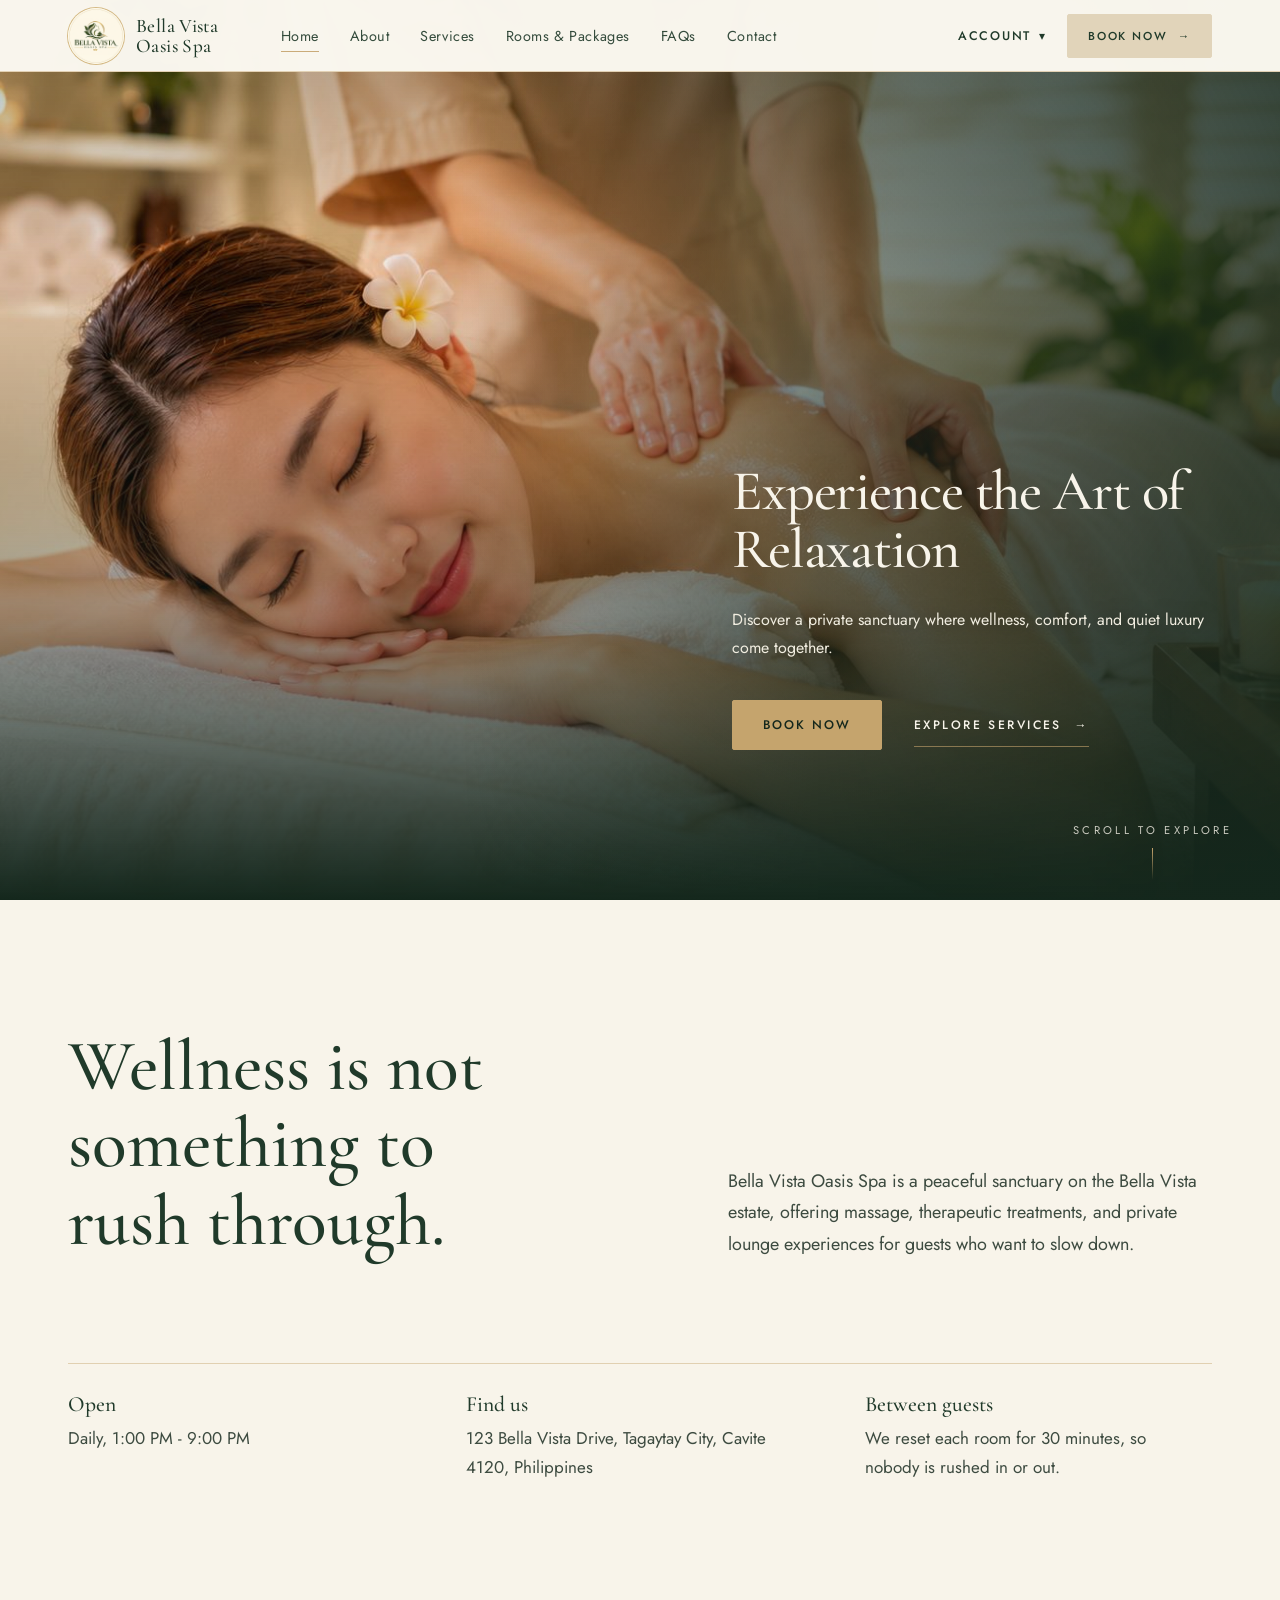
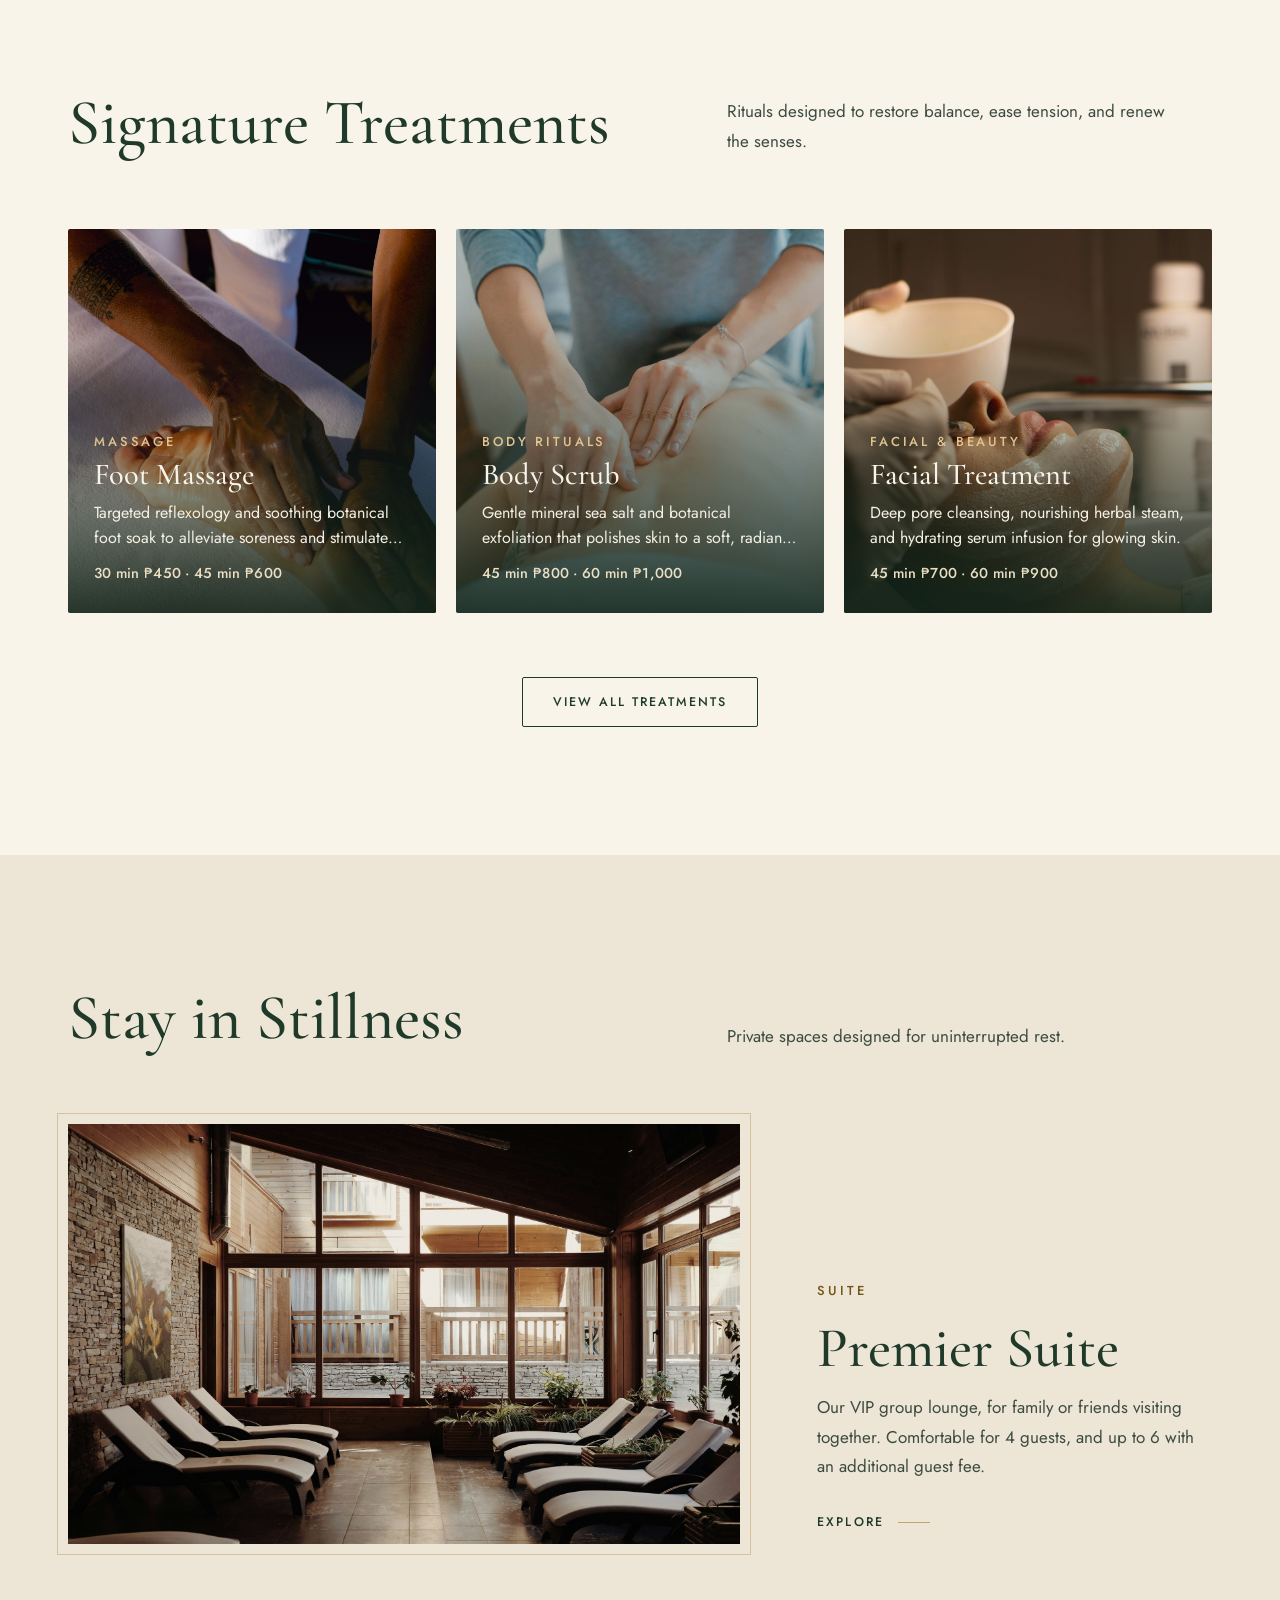
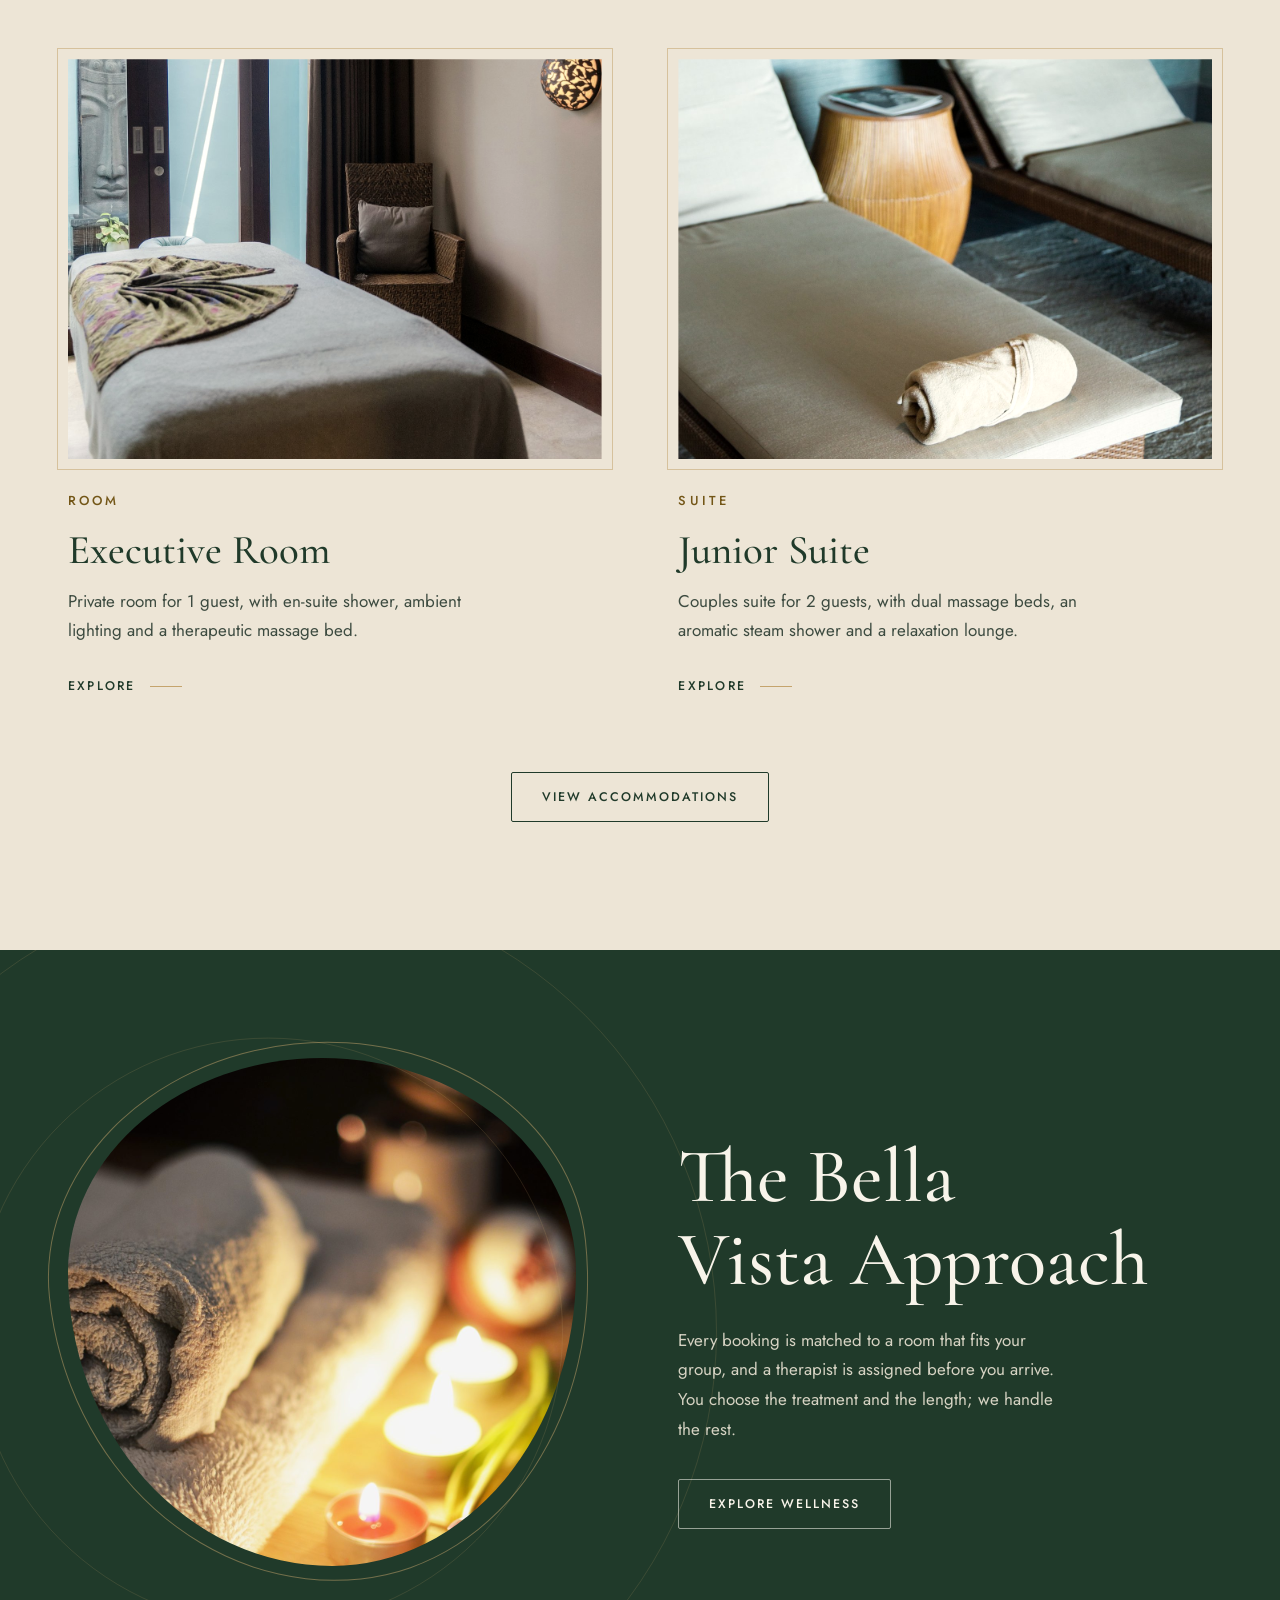
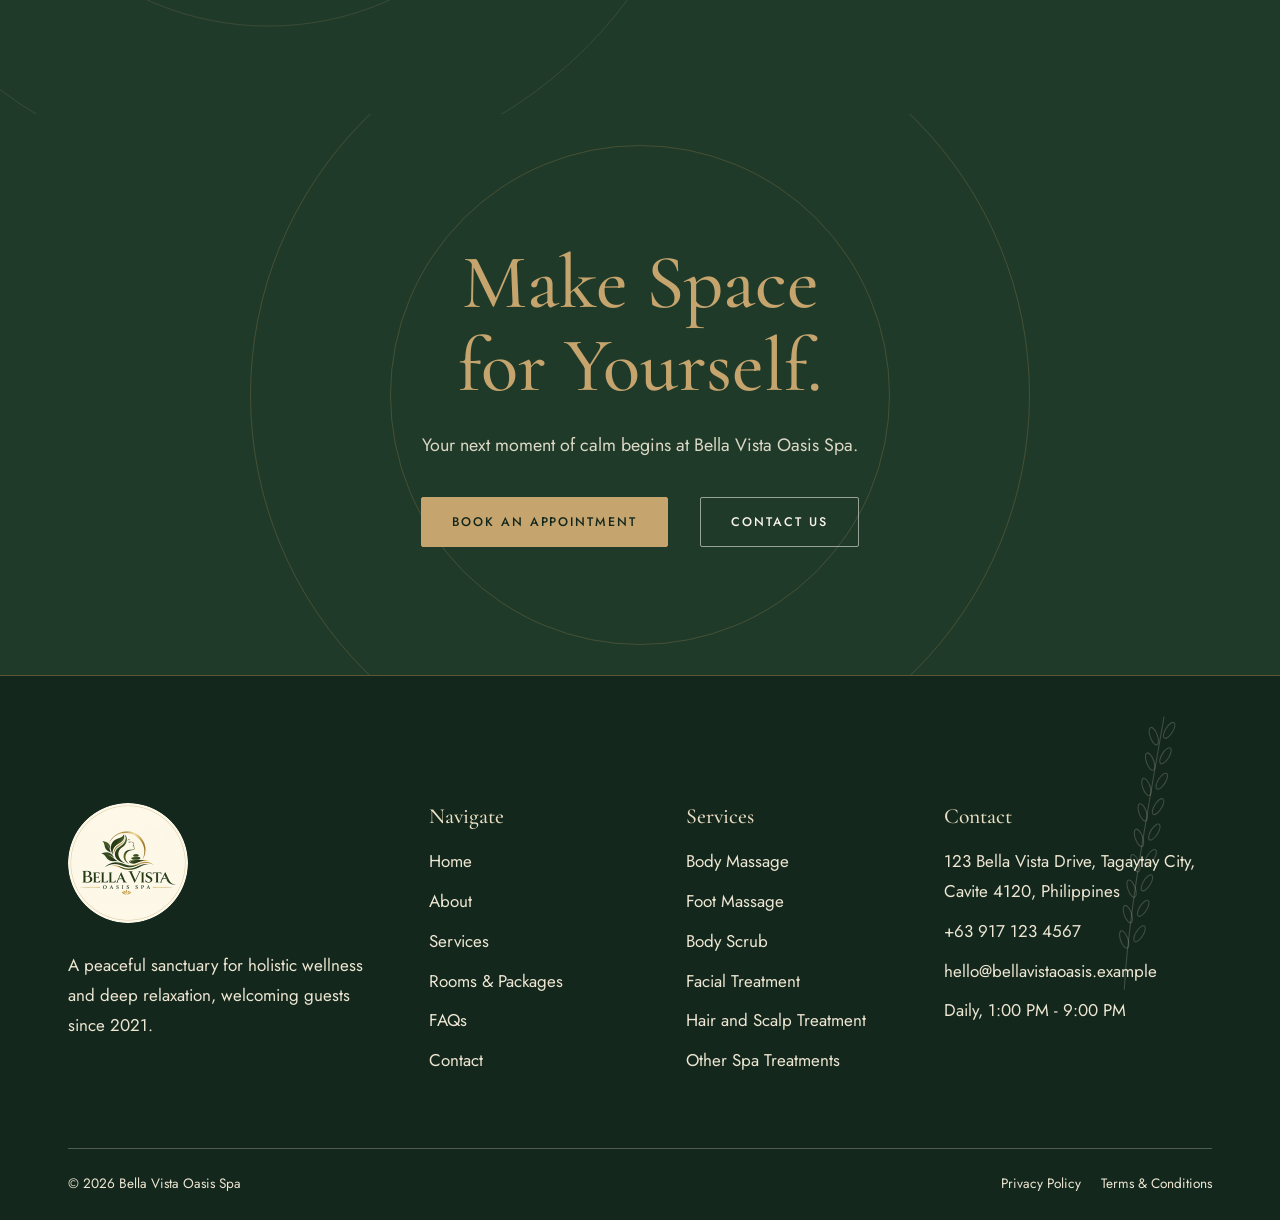
==== commit 15c8c94a: "Sync full project update: new interface, server fixes, locked room assignment; add update notes" ====
--- a/index.html
+++ b/index.html
@@ -16,23 +16,22 @@
     />
     <meta property="og:type" content="website" />
     <link rel="icon" href="assets/logo/logo.png" type="image/png" />
-    <script>
-      document.documentElement.classList.add("js");
-    </script>
+    <script src="js/boot.js"></script>
+    <link rel="stylesheet" href="css/fonts.css?v=m1" />
     <link rel="preconnect" href="https://fonts.googleapis.com" />
     <link rel="preconnect" href="https://fonts.gstatic.com" crossorigin />
     <link
       href="https://fonts.googleapis.com/css2?family=Cormorant+Garamond:ital,wght@0,500;0,600;1,500&family=Jost:wght@300;400;500&display=swap"
       rel="stylesheet"
     />
-    <link rel="stylesheet" href="css/style.css?v=20261113_refundtiming" />
+    <link rel="stylesheet" href="css/tokens.css?v=m1" />
+    <link rel="stylesheet" href="css/style.css?v=m1" />
   </head>
   <body data-page="home">
     <main id="main">
       <section class="hero" id="home">
         <div class="hbg"></div>
         <div class="wrap hc">
-          <span class="eb">Bella Vista Oasis Spa</span>
           <h1>
             <span>Experience</span>
             <span>the Art of</span>
@@ -55,27 +54,23 @@
       <section id="arrival">
         <div class="wrap">
           <div class="ar2 reveal">
-            <span class="eb">
-              A small moment
-              <br />
-              to yourself
-            </span>
-            <div>
-              <h2>Wellness is not something to rush through.</h2>
-              <p class="lead">
+            <h2>Wellness is not something to rush through.</h2>
+            <p class="lead">
                 Bella Vista Oasis Spa is a peaceful sanctuary on the Bella Vista estate, offering massage, therapeutic
                 treatments, and private lounge experiences for guests who want to slow down.
               </p>
-            </div>
           </div>
-          <div class="est reveal">Est. 2021</div>
+          <dl class="facts reveal">
+            <div><dt>Open</dt><dd data-fact="hours">Daily, 1:00 PM - 9:00 PM</dd></div>
+            <div><dt>Find us</dt><dd data-fact="address">Tagaytay City, Cavite</dd></div>
+            <div><dt>Between guests</dt><dd>We reset each room for 30 minutes, so nobody is rushed in or out.</dd></div>
+          </dl>
         </div>
       </section>
       <section id="services">
         <div class="wrap">
           <div class="sh reveal">
             <div>
-              <span class="eb">Treatments</span>
               <h2>Signature Treatments</h2>
             </div>
             <p class="lead">Rituals designed to restore balance, ease tension, and renew the senses.</p>
@@ -88,7 +83,6 @@
         <div class="wrap">
           <div class="sh reveal">
             <div>
-              <span class="eb">Suites</span>
               <h2>Stay in Stillness</h2>
             </div>
             <p class="lead">Private spaces designed for uninterrupted rest.</p>
@@ -103,10 +97,9 @@
             <div class="ph" data-wellness-photo role="img" aria-label="Wellness at Bella Vista Oasis Spa"></div>
           </div>
           <div class="reveal reveal-right">
-            <span class="eb">Wellness</span>
             <h2>The Bella Vista Approach</h2>
-            <p>Enjoy a peaceful wellness experience in a comfortable and relaxing environment.</p>
-            <a class="btn ghost" href="services.html#journey">Explore wellness</a>
+            <p>Every booking is matched to a room that fits your group, and a therapist is assigned before you arrive. You choose the treatment and the length; we handle the rest.</p>
+            <a class="btn ghost" href="wellness.html#journey">Explore wellness</a>
           </div>
         </div>
       </section>
@@ -114,7 +107,6 @@
         <div class="wrap">
           <div class="sh reveal">
             <div>
-              <span class="eb">Gallery</span>
               <h2>A glimpse of Bella Vista</h2>
             </div>
             <p class="lead">Moments from the spa and the estate.</p>
@@ -126,26 +118,11 @@
         <div class="wrap">
           <div class="sh reveal">
             <div>
-              <span class="eb">Guest reviews</span>
               <h2>Kind words from our guests</h2>
             </div>
             <p class="lead" id="rvs"></p>
           </div>
           <div class="rvg" id="rvg"></div>
-        </div>
-      </section>
-      <section class="amb" id="ambiance" aria-labelledby="ambt">
-        <div class="ambg" role="presentation"></div>
-        <div class="wrap reveal">
-          <span class="eb" style="color: var(--gold)">A quiet escape</span>
-          <h2 id="ambt">
-            Slow down.
-            <br />
-            Breathe deeper.
-            <br />
-            Feel restored.
-          </h2>
-          <a class="btn ghost" href="services.html">Discover treatments</a>
         </div>
       </section>
       <section class="cta dk" id="reserve">
@@ -163,11 +140,12 @@
         </div>
       </section>
     </main>
-    <script src="js/data.js?v=20261113_refundtiming"></script>
-    <script src="js/notify.js?v=20261113_refundtiming"></script>
-    <script src="js/auth.js?v=20261113_refundtiming"></script>
-    <script src="js/booking.js?v=20261113_refundtiming"></script>
-    <script src="js/main.js?v=20261113_refundtiming"></script>
+    <script src="js/phone.js?v=m1"></script>
+    <script src="js/data.js?v=m1"></script>
+    <script src="js/notify.js?v=m1"></script>
+    <script src="js/auth.js?v=m1"></script>
+    <script src="js/booking.js?v=m1"></script>
+    <script src="js/main.js?v=m1"></script>
     <script src="js/reviews.js"></script>
   </body>
 </html>
--- a/css/fonts.css
+++ b/css/fonts.css
@@ -0,0 +1,2 @@
+/* Local copies of Cormorant Garamond and Jost for offline use.
+   This file is empty until you run:  php tools/download-fonts.php   (needs internet once). See docs/OFFLINE_MODE.md. */
--- a/css/tokens.css
+++ b/css/tokens.css
@@ -0,0 +1,16 @@
+/* Bella Vista Oasis Spa - design tokens. Single source for colour, type and motion.
+   Loaded first on EVERY page (public, account, admin); css/style.css, css/account.css and css/admin.css only use these. */
+:root{
+  /* colour */
+  --forest:#203A2A;--deep:#14271C;--sage:#71806D;--gold:#C5A46D;--gd:#735617;
+  --iv:#F8F4EA;--cr:#EDE5D6;--ink:#20251F;--mut:#4a5a4d;
+  --line:rgba(197,164,109,.45);
+  /* type */
+  --font-display:"Cormorant Garamond",Georgia,serif;
+  --font-body:Jost,system-ui,sans-serif;
+  /* shape + motion */
+  --radius:2px;
+  --shadow-1:0 6px 24px rgba(20,39,28,.07);
+  --ease:cubic-bezier(.22,1,.36,1);
+  --hh:72px;
+}
--- a/css/style.css
+++ b/css/style.css
@@ -1,10 +1,9 @@
 /* Bella Vista Oasis Spa - shared design system (extracted from v4, unchanged) */
-:root{--forest:#203A2A;--deep:#14271C;--sage:#71806D;--gold:#C5A46D;--gd:#8A6A28;--iv:#F8F4EA;--cr:#EDE5D6;--ink:#20251F;--mut:#4a5a4d;--ease:cubic-bezier(.22,1,.36,1);--hh:72px}
 *,*::before,*::after{box-sizing:border-box}
 html{scroll-behavior:smooth;scroll-padding-top:72px}
 body{margin:0;font:300 1.0625rem/1.75 Jost,system-ui,sans-serif;color:var(--ink);background:var(--iv);overflow-x:hidden}
 body.lock{overflow:hidden}
-h1,h2,h3{font-family:"Cormorant Garamond",Georgia,serif;font-weight:500;color:var(--forest);line-height:1.08;margin:0}
+h1,h2,h3{font-family:var(--font-display);font-weight:500;color:var(--forest);line-height:1.08;margin:0}
 h2{font-size:clamp(2.4rem,5vw,4rem)}h3{font-size:1.7rem}p{margin:0}a{color:inherit}img{max-width:100%}
 :focus-visible{outline:2px solid var(--gold);outline-offset:3px}
 .skip{position:absolute;left:12px;top:-70px;background:var(--forest);color:var(--iv);padding:10px 16px;z-index:200;border-radius:2px;transition:top .2s}.skip:focus{top:12px}
@@ -79,7 +78,6 @@
 /* arrival */
 .ar2{display:grid;grid-template-columns:1fr 1.7fr;gap:clamp(32px,8vw,128px)}
 .ar2 .eb{line-height:2}.ar2 h2{font-size:clamp(2.5rem,5.6vw,5rem);max-width:13ch;margin-bottom:36px}
-.est{display:flex;align-items:center;gap:20px;margin-top:clamp(64px,10vw,140px);font:500 .74rem Jost;letter-spacing:.3em;text-transform:uppercase;color:var(--gd)}.est::after{content:"";flex:1;height:1px;background:rgba(197,164,109,.7)}
 /* about */
 #about{overflow:hidden;background:var(--iv)}
 .ab{display:grid;grid-template-columns:1.25fr 1fr;gap:clamp(40px,7vw,110px);align-items:center}
@@ -97,7 +95,7 @@
 .tri{display:grid;grid-template-columns:repeat(3,1fr);margin-top:clamp(48px,7vw,88px)}
 .tri>div{padding:30px clamp(20px,3vw,48px) 0 0;border-top:1px solid rgba(197,164,109,.7)}
 .tri i{font:500 .74rem Jost;letter-spacing:.2em;color:var(--gd);font-style:normal}
-.tri h3{font-size:clamp(1.8rem,2.8vw,2.3rem);letter-spacing:.14em;text-transform:uppercase;margin:10px 0 12px}.tri p{color:var(--mut);font-size:.98rem;max-width:30ch}
+.tri h3{font-size:clamp(1.8rem,2.8vw,2.3rem);margin:10px 0 12px}.tri p{color:var(--mut);font-size:.98rem;max-width:30ch}
 .phil h2{max-width:11ch}
 /* treatments */
 .sg{display:grid;grid-template-columns:repeat(12,1fr);grid-auto-rows:clamp(360px,36vw,480px);gap:20px}
@@ -152,7 +150,7 @@
 .info li{display:flex;gap:14px}.info svg{flex:none;width:22px;height:22px;color:var(--gd);margin-top:3px}
 .info b{display:block;color:var(--forest);font-weight:500}.info a{text-decoration-color:var(--gold);text-underline-offset:3px}
 #map{margin-bottom:20px}iframe{display:block;width:100%;height:240px;border:1px solid rgba(198,161,91,.55);border-radius:4px;background:var(--cr)}
-form{background:var(--cr);padding:clamp(24px,4vw,44px);border:1px solid rgba(198,161,91,.5);border-top:3px solid var(--gold);border-radius:2px}
+form{background:var(--cr);padding:clamp(24px,4vw,44px);border:1px solid rgba(198,161,91,.5);border:1px solid rgba(197,164,109,.55);border-radius:2px}
 form h3{font-size:clamp(2rem,3.4vw,2.6rem);margin-bottom:8px}.note{font-size:.9rem;color:var(--mut);margin-bottom:26px}
 .f{margin-bottom:18px}.f label{display:block;font-size:.86rem;font-weight:400;margin-bottom:6px;color:var(--forest)}
 .f input,.f select,.f textarea{width:100%;font:inherit;padding:15px 16px;border:1px solid #c9bfa4;background:var(--iv);border-radius:2px;color:var(--ink);transition:border-color .3s,box-shadow .3s}
@@ -160,7 +158,7 @@
 .f .err{display:none;color:#8a2f2f;font-size:.82rem;margin-top:5px}.f.bad input,.f.bad select,.f.bad textarea{border-color:#8a2f2f}.f.bad .err{display:block}
 .row{display:grid;grid-template-columns:1fr 1fr;gap:16px}
 form .btn{width:100%}
-.status{margin-top:16px;padding:14px 16px;background:var(--iv);border-left:3px solid var(--gold);display:none;font-size:.95rem}.status.show{display:block}
+.status{margin-top:16px;padding:14px 16px;background:var(--iv);border:1px solid rgba(197,164,109,.6);display:none;font-size:.95rem}.status.show{display:block}
 /* final cta */
 .cta{background:var(--forest);color:var(--iv);text-align:center;overflow:hidden}
 .cta::before,.cta::after{content:"";position:absolute;left:50%;top:50%;aspect-ratio:1;transform:translate(-50%,-50%);border:1px solid rgba(198,161,91,.22);border-radius:50%}
@@ -210,8 +208,6 @@
 footer ul a,.info a{text-decoration:none;background:linear-gradient(currentColor,currentColor) left bottom/0 1px no-repeat;transition:background-size .3s var(--ease),color .3s}
 footer ul a:hover,.info a:hover{background-size:100% 1px}
 .svc{transition:transform .6s var(--ease)}.svc:hover{transform:translateY(-3px)}.svc h3{transition:letter-spacing .6s var(--ease)}.svc:hover h3{letter-spacing:.01em}.ai svg{transition:transform .4s var(--ease)}.svc:hover .ai svg{transform:translateX(3px)}
-.rmt h3{transition:transform .6s var(--ease)}.rf:hover h3,.rs:hover h3{transform:translateY(-4px)}
-@media(hover:hover){.rmt .ar{opacity:.6;transition:opacity .5s}.rf:hover .ar,.rs:hover .ar,.rmt .ar:focus-visible{opacity:1}}
 dialog{opacity:0;transform:translateY(20px) scale(.98);transition:opacity .45s var(--ease),transform .45s var(--ease),overlay .45s allow-discrete,display .45s allow-discrete}
 dialog[open]{opacity:1;transform:none}
 dialog::backdrop{background:rgba(20,39,28,0);-webkit-backdrop-filter:blur(0);backdrop-filter:blur(0);transition:background .45s,backdrop-filter .45s,overlay .45s allow-discrete,display .45s allow-discrete}
@@ -271,6 +267,7 @@
 .chip:hover{border-color:var(--forest);transform:translateY(-2px)}.chip.on{background:var(--forest);color:var(--iv);border-color:var(--forest)}
 /* info panels (amenities, stay info, hours) */
 .panels{display:grid;grid-template-columns:1fr 1fr;gap:clamp(24px,5vw,72px)}
+.panels.one{grid-template-columns:1fr}
 .panel{padding:clamp(24px,3vw,40px);border:1px solid rgba(197,164,109,.6);background:rgba(255,255,255,.5)}
 .panel h3{margin-bottom:16px}.panel ul{margin:0;padding:0;list-style:none;display:grid;gap:10px;color:var(--mut)}
 .panel p{color:var(--mut)}
@@ -303,14 +300,14 @@
 .authbg{position:absolute;inset:-10px;background:radial-gradient(ellipse 60% 70% at 70% 20%,rgba(113,128,109,.5),transparent),linear-gradient(160deg,#2a4733,#14271C) center/cover}
 .js .authbg{transform:scale(1.03);transition:transform 1.6s var(--ease)}.js .auth.in .authbg{transform:none}
 .auth::before{content:"";position:absolute;inset:0;background:rgba(20,39,28,.45);z-index:1}
-.acard{position:relative;z-index:2;width:100%;max-width:480px;background:var(--iv);border-top:3px solid var(--gold);padding:clamp(28px,5vw,48px);box-shadow:0 30px 70px rgba(0,0,0,.28)}
+.acard{position:relative;z-index:2;width:100%;max-width:480px;background:var(--iv);border:1px solid rgba(197,164,109,.55);padding:clamp(28px,5vw,48px);box-shadow:0 30px 70px rgba(0,0,0,.28)}
 .acard .alogo{display:block;width:72px;height:72px;border-radius:50%;margin:0 auto 18px;box-shadow:0 0 0 1px rgba(198,161,91,.7)}
 .acard h1{font-size:clamp(2rem,4vw,2.6rem);text-align:center;margin-bottom:8px}.acard .asub{text-align:center;color:var(--mut);font-size:.95rem;margin-bottom:26px}
 .js .acard>*{animation:rise .9s var(--ease) backwards}.acard>:nth-child(1){animation-delay:.25s}.acard>:nth-child(2){animation-delay:.35s}.acard>:nth-child(3){animation-delay:.45s}.acard>:nth-child(n+4){animation-delay:.55s}
 .acard .btn{width:100%}.alinks{margin-top:20px;text-align:center;font-size:.92rem;color:var(--mut);display:grid;gap:10px}
 .alinks a{color:var(--forest);text-underline-offset:4px;text-decoration-color:var(--gold)}
-.aerr{padding:12px 14px;background:#f6ebe6;border-left:3px solid #9a5b45;color:#6d3b2a;font-size:.9rem;margin-bottom:18px;animation:fade .3s both}
-.aok{padding:14px 16px;background:var(--cr);border-left:3px solid var(--forest);font-size:.95rem;margin-bottom:18px;animation:fade .4s both}
+.aerr{padding:12px 14px;background:#f6ebe6;border:1px solid #c9998a;color:#6d3b2a;font-size:.9rem;margin-bottom:18px;animation:fade .3s both}
+.aok{padding:14px 16px;background:var(--cr);border:1px solid rgba(32,58,42,.35);font-size:.95rem;margin-bottom:18px;animation:fade .4s both}
 /* fields: subtle states */
 .f .err{display:block;max-height:0;opacity:0;overflow:hidden;transform:translateY(-4px);transition:max-height .3s var(--ease),opacity .3s,transform .3s var(--ease),margin .3s}
 .f.bad .err{max-height:60px;opacity:1;transform:none;margin-top:5px}
@@ -331,7 +328,7 @@
 .reqs-h{margin-top:12px;font-size:.8rem;letter-spacing:.14em;text-transform:uppercase;color:var(--gd)}
 .mt{margin-top:6px;font-size:.84rem;min-height:1.2em;transition:opacity .3s;color:#8a2f2f}.mt.ok{color:#3f6b4a}
 @keyframes pop{from{transform:scale(.5);opacity:0}}
-.gate{max-width:560px;margin:0 auto;text-align:center;background:var(--cr);padding:clamp(28px,4vw,48px);border-top:3px solid var(--gold)}
+.gate{max-width:560px;margin:0 auto;text-align:center;background:var(--cr);padding:clamp(28px,4vw,48px);border:1px solid rgba(197,164,109,.55)}
 .gate h3{margin-bottom:10px}.gate p{color:var(--mut);margin-bottom:24px}.gate .hb{justify-content:center}
 .who{font-size:.9rem;color:var(--mut);margin-bottom:18px}
 .bk{list-style:none;margin:0;padding:0;display:grid;gap:12px}.bk li{padding:16px 18px;background:var(--cr);display:flex;justify-content:space-between;gap:16px;flex-wrap:wrap}.bk small{color:var(--mut);display:block}
@@ -369,7 +366,7 @@
 .room-status-pill.occupied{background:#fef2f2;color:#991b1b;border:1px solid #fecaca}
 .room-status-pill.maintenance{background:#fef3c7;color:#92400e;border:1px solid #fde68a}
 .room-specs{display:flex;gap:18px;flex-wrap:wrap;font-size:.86rem;color:var(--mut);margin:10px 0;padding-top:8px;border-top:1px dashed rgba(197,164,109,.4)}
-.room-reason-box{background:#f7f9f6;border-left:3px solid var(--forest);padding:10px 14px;border-radius:2px;font-size:.85rem;color:#2c3a2e;margin-top:10px;line-height:1.45}
+.room-reason-box{background:#f7f9f6;border:1px solid rgba(32,58,42,.25);padding:10px 14px;border-radius:2px;font-size:.85rem;color:#2c3a2e;margin-top:10px;line-height:1.45}
 .alt-rooms-list{display:grid;grid-template-columns:repeat(auto-fit,minmax(230px,1fr));gap:12px;margin-top:10px}
 .alt-room-card{background:#fff;border:1px solid #dcd8c8;border-radius:3px;padding:12px 14px;cursor:pointer;transition:border-color .2s,box-shadow .2s,background .2s}
 .alt-room-card:hover{border-color:var(--gold);box-shadow:0 4px 10px rgba(20,39,28,.06)}
@@ -379,3 +376,230 @@
 .sum-k{color:var(--mut);display:inline-block;min-width:105px}
 .sum-total-wrap{display:flex;justify-content:space-between;align-items:center;padding-top:12px;border-top:1px solid #e0e5de}
 @media(max-width:600px){.b-sec{padding:16px 14px}.sum-grid{grid-template-columns:1fr}.room-specs{gap:10px;flex-direction:column}}
+
+/* ---- Polish pass (Impeccable): hero legibility, rhythm, browser surfaces ---- */
+/* hero: the .wrap inside a flex column shrank to its content and floated mid-page; pin it to the grid */
+.hero .wrap{width:100%}
+.hero h1{font-size:clamp(2.6rem,6.2vw,5.4rem);line-height:1.02;letter-spacing:-.02em;text-wrap:balance}
+.hero h1 span:nth-child(-n+2){display:inline}
+.hero .sub{color:#f1ede0;text-shadow:0 1px 18px rgba(20,39,28,.55)}
+.hero::before{background:linear-gradient(90deg,rgba(20,39,28,.78),rgba(20,39,28,.42) 48%,rgba(20,39,28,0) 78%),linear-gradient(180deg,rgba(20,39,28,.4),rgba(20,39,28,.08) 30%,rgba(20,39,28,.45) 66%,#14271C)}
+/* intro strip: drop the empty label column, tighten the dead gap before the next section */
+.ar2{grid-template-columns:minmax(0,1.15fr) minmax(0,1fr);align-items:end}
+.ar2 h2{text-wrap:balance;margin-bottom:0}
+.est{margin-top:clamp(40px,6vw,80px)}
+#arrival{padding-bottom:clamp(40px,6vw,80px)}
+/* section headings sit tighter to their lead, balanced wrapping */
+h1,h2,h3{text-wrap:balance}
+.lead,p{text-wrap:pretty}
+/* treatment cards: stronger scrim + readable category tag over photos */
+.svc::before{background:linear-gradient(180deg,rgba(20,39,28,0) 22%,rgba(20,39,28,.9))}
+.cat{font-size:.74rem;color:#e0c48f}
+/* browser surfaces themed to the palette */
+::selection{background:rgba(197,164,109,.45);color:inherit}
+html{scrollbar-color:var(--sage) var(--iv)}
+input,textarea,select{caret-color:var(--gd);accent-color:var(--forest)}
+table,.price,[data-price]{font-variant-numeric:tabular-nums}
+a{text-underline-offset:.2em}
+.ar2 h2{max-width:20ch}
+.amb h2{font-style:normal}
+.scr{font-size:.7rem;color:rgba(248,244,234,.8)}
+/* hero (desktop): text column on the right so the model's face stays clear */
+@media(min-width:961px){
+ .hero::before{background:linear-gradient(270deg,rgba(20,39,28,.8),rgba(20,39,28,.5) 36%,rgba(20,39,28,0) 64%),linear-gradient(180deg,rgba(20,39,28,.35),rgba(20,39,28,.05) 30%,rgba(20,39,28,.4) 68%,#14271C)}
+ .hc>*{margin-left:auto;width:min(30rem,100%)}
+ .hero h1{font-size:clamp(2.6rem,4.4vw,4.2rem)}
+ .hero h1 span{display:block}
+ .scr{left:auto;right:clamp(20px,4vw,48px);transform:none}
+}
+@media(min-width:961px){.hero .sub{margin-left:auto}}
+@media(min-width:961px){.hero .sub{max-width:none}}
+
+/* Booking page (contact.html): classes that replace the old inline style attributes. Appended last so they win over .f etc. */
+.bk-intro{margin-bottom:clamp(32px,5vw,56px)}
+.bk-form{max-width:1120px;margin:0 auto}
+.bk-main,.bk-side{min-width:0}
+.bk-side{margin-top:0}
+@media (min-width:1000px){
+  .bk-form:not([hidden]){display:grid;grid-template-columns:minmax(0,1fr) 360px;gap:0 32px;align-items:start}
+  .bk-form .bk-notice{grid-column:1/-1}
+  .bk-side{position:sticky;top:calc(var(--hh,72px) + 16px)}
+}
+.bk-notice{background:#f4f6f3;outline:1px solid rgba(32,58,42,.35);padding:14px 18px;margin:0 0 24px;border-radius:var(--radius);font-size:.9rem;color:#2c3a2e;line-height:1.5}
+.bk-who{margin:4px 0 14px;color:var(--mut);font-size:.92rem}
+.bk-mt14{margin-top:14px}
+.bk-help{font-size:.86rem;color:var(--mut);margin:0 0 14px}
+.bk-small{margin:4px 0 0;font-size:.85rem}
+.bk-subhead{font-size:.92rem;font-weight:600;color:var(--forest);margin:0 0 10px}
+.bk-hint{margin:8px 0 0;font-size:.85rem;color:var(--forest)}
+.bk-fine{font-size:.84rem;color:#555;margin:0 0 12px;line-height:1.45}
+.bk-mb12{margin-bottom:12px}
+.f label.bk-label-sm{font-size:.85rem}
+.bk-mb0{margin-bottom:0}
+.f label.bk-check{display:flex;align-items:flex-start;gap:10px;font-size:.85rem;color:#2c3a2e;cursor:pointer;line-height:1.4}
+.f input.bk-check-box{margin-top:2px;width:18px;height:18px;accent-color:var(--forest)}
+.bk-span{grid-column:1/-1}
+.bk-strong{color:#2c3a2e;font-weight:600}
+.bk-price{font-size:1.3rem;font-weight:700;color:var(--forest)}
+.bk-break{font-size:.82rem;color:#556b59;margin-top:4px}
+.bk-terms{margin:10px 0 20px}
+.bk-link{color:var(--forest);font-weight:600;text-decoration:underline}
+.bk-submit{width:100%;font-size:.9rem;padding:14px 24px}
+
+/* Homepage "visit" facts: plain definition list, values come from the admin-editable contact info */
+.facts{display:grid;grid-template-columns:repeat(3,1fr);gap:clamp(20px,4vw,56px);margin:clamp(56px,8vw,104px) 0 0;padding:28px 0 0;border-top:1px solid var(--line)}
+.facts dt{font:500 1.35rem/1.2 var(--font-display);color:var(--forest);margin:0 0 6px}
+.facts dd{margin:0;color:var(--mut);font-size:.98rem;max-width:30ch}
+@media(max-width:720px){.facts{grid-template-columns:1fr}}
+.mapnote{margin:10px 0 0;font-size:.92rem;color:var(--mut)}.mapnote a{color:var(--forest);font-weight:500}
+
+/* ---- Phase 7 readability ----
+   Measured: text colours already pass WCAG AA (--mut #4a5a4d is 6.7:1 on ivory). What looked pale was the thin 300 weight and the small sizes,
+   so body text is now weight 400, secondary text is darker (#3d4b40: 8.4:1 on ivory, 7.4:1 on cream) and small labels are at least 12-13px. */
+:root{--mut:#3d4b40}
+body{font-weight:400}
+.lead{font-size:1.125rem}
+.psub{font-size:1.1rem;color:#f1ede0}
+.facts dd,.tri p,.panel p,.panel li,.fqp p,.note{font-size:1.0625rem}
+.panel ul{margin:0;padding-left:1.1rem;display:grid;gap:12px;color:var(--mut)}
+.panel li b{color:var(--forest);font-weight:500}
+.panel a{color:var(--gd);text-decoration:underline;text-underline-offset:3px}
+.svc p{font-size:1rem;color:#f4f0e4}
+.svc .pr{display:block;margin-top:12px;font:500 .9rem Jost,sans-serif;letter-spacing:.02em;color:#EADFC4}
+.eb,.tri i,.jr i,.rmt .eb{font-size:.8125rem}
+.cat{font-size:.8125rem}
+@media(max-width:860px){.ar2{grid-template-columns:1fr;align-items:start}.ar2 h2{margin-bottom:24px}}
+
+/* ---- Phase 7 photos ---- */
+/* where each page banner is cropped so the subject stays visible behind the centred title */
+[data-page="about"] .pbg{background-position:center 60%}
+[data-page="services"] .pbg{background-position:center 62%}
+[data-page="accommodations"] .pbg{background-position:center 58%}
+[data-page="wellness"] .pbg{background-position:center 50%}
+[data-page="faqs"] .pbg{background-position:center 42%}
+[data-page="contact"] .pbg{background-position:center 34%}
+/* one gentle colour grade over the room photos so the three (blue / dark brown / beige) read as a set */
+.rf .ph,.rs .ph,.rf img,.rs img{filter:saturate(.86) sepia(.12) contrast(1.02)}
+
+/* ---- Phase 7: spacing, About collage, FAQ banner ---- */
+.s-intro{padding-bottom:0}
+.s-intro + section{padding-top:clamp(28px,4vw,56px)}
+.col .ph:nth-child(1){background-position:36% 42%}
+.col .ph:nth-child(2){width:56%;height:50%;background-position:30% 45%}
+/* FAQ banner: the towel photo is bright; darkened so the white title measures about 7:1 (it was about 3.7:1) */
+[data-page="faqs"] .pbg{filter:brightness(.62)}
+
+/* ---- Phase 7: one dark green family from the call-to-action into the footer ----
+   Before: forest-green band, a curved edge, then an olive footer (#5C6244): two clashing greens. Now the footer is the deepest brand
+   green with a thin gold line between the two bands. */
+footer{background:var(--deep)}
+footer::before{top:0;height:1px;background:rgba(198,161,91,.4);border-radius:0}
+.soc a:hover{color:var(--deep)}
+/* Home: descriptions under the rooms and section titles at a comfortable reading size */
+.rmt p,.sh p{font-size:1.0625rem}
+
+/* Team section (about.html) */
+#team{background:var(--cr)}
+.tm-grid{display:flex;flex-wrap:wrap;justify-content:center;gap:24px;margin-top:40px}
+.tm-card{flex:0 1 268px;max-width:100%;background:#fff;border:1px solid var(--line);padding:28px 24px;text-align:center;box-shadow:var(--shadow-1)}
+.tm-ph{width:132px;aspect-ratio:1;margin:0 auto 20px;border-radius:50%;overflow:hidden;background:linear-gradient(160deg,#2a4733,#14271C);border:2px solid var(--gold)}
+.tm-ph img{width:100%;height:100%;object-fit:cover;display:block}
+.tm-card h3{font-size:1.5rem;margin:0}
+.tm-role{color:var(--gd);font:500 .74rem var(--font-body);letter-spacing:.14em;text-transform:uppercase;margin:6px 0 14px}
+.tm-bio{color:var(--mut);font-size:.95rem;line-height:1.6;margin:0 0 18px}
+.tm-links{list-style:none;margin:0;padding:0;display:flex;justify-content:center;gap:14px;flex-wrap:wrap}
+.tm-links a{color:var(--forest);font-size:.85rem;border-bottom:1px solid var(--gold);padding-bottom:1px}
+.tm-links a:hover{color:var(--gd)}
+
+/* account dropdown: pops from the button with a caret, items stagger in, hover slides a gold bar */
+.al span[aria-hidden]{display:inline-block;transition:transform .3s var(--ease)}
+.al[aria-expanded="true"] span[aria-hidden]{transform:rotate(180deg)}
+.acm{min-width:248px;top:calc(100% + 12px);padding:6px 0 8px;border:1px solid rgba(197,164,109,.55);border-top:2px solid var(--gold);border-radius:3px;box-shadow:0 22px 48px rgba(20,39,28,.22),0 2px 6px rgba(20,39,28,.08);transform-origin:top right;transform:translateY(-8px) scale(.96)}
+.acm.open{transform:none}
+.acm::before{content:"";position:absolute;top:-7px;right:24px;width:12px;height:12px;background:var(--iv);border-left:1px solid rgba(197,164,109,.55);border-top:2px solid var(--gold);transform:rotate(45deg)}
+.acm .who{padding:12px 18px 14px;margin-bottom:6px;border-bottom:1px solid rgba(197,164,109,.35);line-height:1.5;overflow-wrap:anywhere;word-break:normal}
+.acm .who::first-line{font:500 .98rem Jost,sans-serif;color:var(--forest)}
+.acm a,.acm button{position:relative;padding:12px 18px;transition:background .25s,padding-left .3s var(--ease),color .25s}
+.acm a::before,.acm button::before{content:"";position:absolute;left:0;top:8px;bottom:8px;width:2px;background:var(--gold);transform:scaleY(0);transition:transform .3s var(--ease)}
+.acm a:hover,.acm button:hover,.acm a:focus-visible,.acm button:focus-visible{background:var(--cr);padding-left:24px}
+.acm a:hover::before,.acm button:hover::before,.acm a:focus-visible::before,.acm button:focus-visible::before{transform:scaleY(1)}
+.acm #lo{margin-top:6px;border-top:1px solid rgba(197,164,109,.35);color:#8a2f2f}
+.acm #lo::before{background:#8a2f2f}
+.acm.open>*{animation:acmIn .38s var(--ease) backwards}
+.acm.open>:nth-child(2){animation-delay:.04s}.acm.open>:nth-child(3){animation-delay:.08s}.acm.open>:nth-child(4){animation-delay:.12s}.acm.open>:nth-child(5){animation-delay:.16s}
+@keyframes acmIn{from{opacity:0;transform:translateX(10px)}to{opacity:1;transform:none}}
+@media(prefers-reduced-motion:reduce){.acm,.acm *,.al span[aria-hidden]{transition:none!important;animation:none!important}}
+
+.rvc{transition:transform .4s var(--ease),box-shadow .4s,border-color .4s}.rvc:hover{transform:translateY(-4px);box-shadow:0 14px 30px rgba(20,39,28,.12);border-color:var(--gold)}
+
+/* booking form: tap-to-choose time slots, clear room selection, keyboard focus */
+.f.has-slots{position:relative}
+.f.has-slots #time{position:absolute;width:1px;height:1px;opacity:0;overflow:hidden;pointer-events:none}
+.slot-grid{display:none}
+.f.has-slots .slot-grid{display:grid;grid-template-columns:repeat(auto-fill,minmax(92px,1fr));gap:8px;margin-top:6px}
+.slot{font:500 .88rem Jost,sans-serif;min-height:44px;padding:8px 6px;background:#fff;border:1px solid #cfc7b0;border-radius:3px;color:var(--forest);cursor:pointer;transition:background .2s,border-color .2s,color .2s,transform .15s}
+.slot:hover:not(:disabled){border-color:var(--gold);background:var(--cr)}
+.slot:active:not(:disabled){transform:scale(.96)}
+.slot.on{background:var(--forest);color:var(--iv);border-color:var(--forest)}
+.slot:disabled{background:#f3f0e6;color:#8d8777;text-decoration:line-through;cursor:not-allowed}
+.f.bad .slot-grid{outline:1px solid #8a2f2f;outline-offset:4px}
+.slot:focus-visible,.alt-room-card:focus-visible,.room-rec-card:focus-visible{outline:2px solid var(--forest);outline-offset:3px}
+.room-rec-card[role=button]{cursor:pointer;transition:border-color .25s,box-shadow .25s}
+.room-rec-card.selected{border-color:var(--forest);box-shadow:0 0 0 3px rgba(32,58,42,.18)}
+@media(prefers-reduced-motion:reduce){.slot,.room-rec-card{transition:none}}
+
+/* room pictures open the details pop-up; the pop-up springs in (keyframes, so it also animates where @starting-style is unsupported) */
+.rmi[data-k]{cursor:pointer}.rmi[data-k]:active .zm{transform:scale(.99)}.zm{transition:transform .3s var(--ease)}
+dialog[open]{animation:dlgPop .45s var(--ease)}
+dialog[open]::backdrop{animation:fade .35s ease}
+@keyframes dlgPop{from{opacity:0;transform:translateY(24px) scale(.94)}}
+
+/* login: split layout (photo left, form right). Only login.html uses .split; register/forgot/reset keep the centred card. */
+.auth.split{display:grid;grid-template-columns:1fr 1fr;place-items:stretch;padding:var(--hh) 0 0;min-height:min(100svh,760px);background:#fff}
+.auth.split::before{display:none}
+.split .aimg{display:flex;align-items:flex-end;padding:clamp(24px,4vw,56px);background:linear-gradient(180deg,rgba(20,39,28,0) 40%,rgba(20,39,28,.88)),url(../assets/images/relax_2.jpg) 38% 35%/cover}
+.split .acap{color:var(--iv);max-width:420px}
+.split .acap span{display:block;font:500 .74rem Jost,sans-serif;letter-spacing:.22em;text-transform:uppercase;color:var(--gold);margin-bottom:14px}
+.split .acap span::before{content:"";display:block;width:44px;height:1px;background:var(--gold);margin-bottom:16px}
+.split .acap p{font:500 clamp(1.8rem,3vw,2.6rem)/1.15 var(--font-display);margin:0}
+.js .split .aimg{transform:scale(1.04);transition:transform 1.6s var(--ease)}.js .split.in .aimg{transform:none}
+.split .apane{display:grid;align-items:center;padding:48px clamp(24px,7vw,110px)}
+.split .acard{max-width:400px;margin:0;padding:0;border:0;box-shadow:none;background:none}
+.split .acard h1{text-align:left;margin-bottom:28px}
+.split .f input{background:#fff}
+.split .forgot{display:block;text-align:right;margin:-6px 0 26px;font-size:.88rem;font-weight:500;color:var(--forest);text-underline-offset:4px;text-decoration-color:var(--gold)}
+.split .alinks{text-align:left;margin-top:22px}
+@media(max-width:820px){.auth.split{grid-template-columns:1fr;grid-template-rows:240px auto}.split .acap p{font-size:1.5rem}.split .apane{padding:36px 24px 56px}}
+
+/* home: hero crossfade slideshow + logo splash (see main.js / boot.js) */
+.hbg i{position:absolute;inset:0;background:center/cover;opacity:0;transform:scale(1.06);transition:opacity 1.8s ease,transform 8s linear}
+.hbg i.on{opacity:1;transform:none}
+.splash body[data-page=home]::after{content:"";position:fixed;inset:0;z-index:9999;pointer-events:none;background:var(--deep) url(../assets/logo/logo.png) center/96px no-repeat;animation:splash 1.7s var(--ease) forwards}
+@keyframes splash{0%,60%{opacity:1;visibility:visible}100%{opacity:0;visibility:hidden}}
+.splash .hc>*{animation-delay:1.3s}.splash .hc>:nth-child(2){animation-delay:1.45s}.splash .hc>:nth-child(3){animation-delay:1.6s}.splash .hc>:nth-child(4){animation-delay:1.75s}.splash .scr{animation-delay:2.3s}
+
+/* "account required" dialog: branded header, animated padlock, staggered content */
+#authdlg{padding:0;max-width:440px;overflow:visible;border-radius:6px;box-shadow:0 30px 80px rgba(20,39,28,.35)}
+#authdlg .agh{position:relative;height:104px;border-radius:5px 5px 0 0;background:radial-gradient(ellipse 70% 120% at 80% 0,rgba(197,164,109,.45),transparent 60%),linear-gradient(135deg,var(--forest),var(--deep));background-size:140% 140%;animation:agdrift 9s ease-in-out infinite alternate}
+@keyframes agdrift{to{background-position:100% 100%}}
+#authdlg .agi{position:absolute;left:50%;bottom:-34px;translate:-50% 0;width:68px;height:68px;border-radius:50%;background:var(--iv);color:var(--forest);display:grid;place-items:center;box-shadow:0 0 0 1px var(--gold),0 10px 24px rgba(20,39,28,.25)}
+#authdlg .agi svg{width:28px;height:28px}
+#authdlg .agi::after{content:"";position:absolute;inset:-1px;border-radius:50%;border:1px solid var(--gold);animation:agring 1.6s var(--ease) .5s both}
+@keyframes agring{from{transform:scale(1);opacity:.9}to{transform:scale(1.9);opacity:0}}
+#authdlg[open] .agi{animation:pop .6s var(--ease) .15s backwards}
+#authdlg .agsh{transform-box:fill-box;transform-origin:left bottom;animation:agun .9s var(--ease) .8s both}
+@keyframes agun{to{transform:translateY(-2px) rotate(-16deg)}}
+#authdlg .agb{padding:52px 32px 26px;text-align:center}
+#authdlg .agb h3{font-size:1.7rem;line-height:1.15;text-wrap:balance}
+#authdlg #agp{margin:0 0 18px;color:var(--mut)}
+#authdlg .agl{list-style:none;margin:0 0 24px;padding:14px 18px;display:grid;gap:8px;text-align:left;background:var(--cr);border-radius:4px;font-size:.9rem;color:var(--forest)}
+#authdlg .agl li{display:flex;gap:10px;align-items:center}
+#authdlg .agl li::before{content:"\2713";color:#3f6b4a;font-weight:600}
+#authdlg .aga{display:grid;gap:10px}#authdlg .aga .btn{width:100%}
+#authdlg .agx{background:none;border:0;color:var(--mut);font:400 .86rem Jost,sans-serif;min-height:44px;cursor:pointer;text-decoration:underline;text-decoration-color:var(--gold);text-underline-offset:4px}
+#authdlg .agx:hover{color:var(--forest)}
+#authdlg .agc{position:absolute;top:10px;right:10px;width:44px;height:44px;border:0;background:none;color:var(--iv);cursor:pointer;display:grid;place-items:center;z-index:2;opacity:.75;transition:opacity .2s,transform .35s var(--ease)}
+#authdlg .agc:hover{opacity:1;transform:rotate(90deg)}#authdlg .agc svg{width:20px;height:20px}
+#authdlg[open] .agb>*{animation:rise .7s var(--ease) backwards}
+#authdlg[open] .agb>:nth-child(1){animation-delay:.3s}#authdlg[open] .agb>:nth-child(2){animation-delay:.38s}#authdlg[open] .agb>:nth-child(3){animation-delay:.46s}#authdlg[open] .agb>:nth-child(4){animation-delay:.54s}#authdlg[open] .agb>:nth-child(5){animation-delay:.64s}
+#authdlg[open] .agl li{animation:rise .6s var(--ease) backwards}#authdlg[open] .agl li:nth-child(1){animation-delay:.62s}#authdlg[open] .agl li:nth-child(2){animation-delay:.72s}#authdlg[open] .agl li:nth-child(3){animation-delay:.82s}
